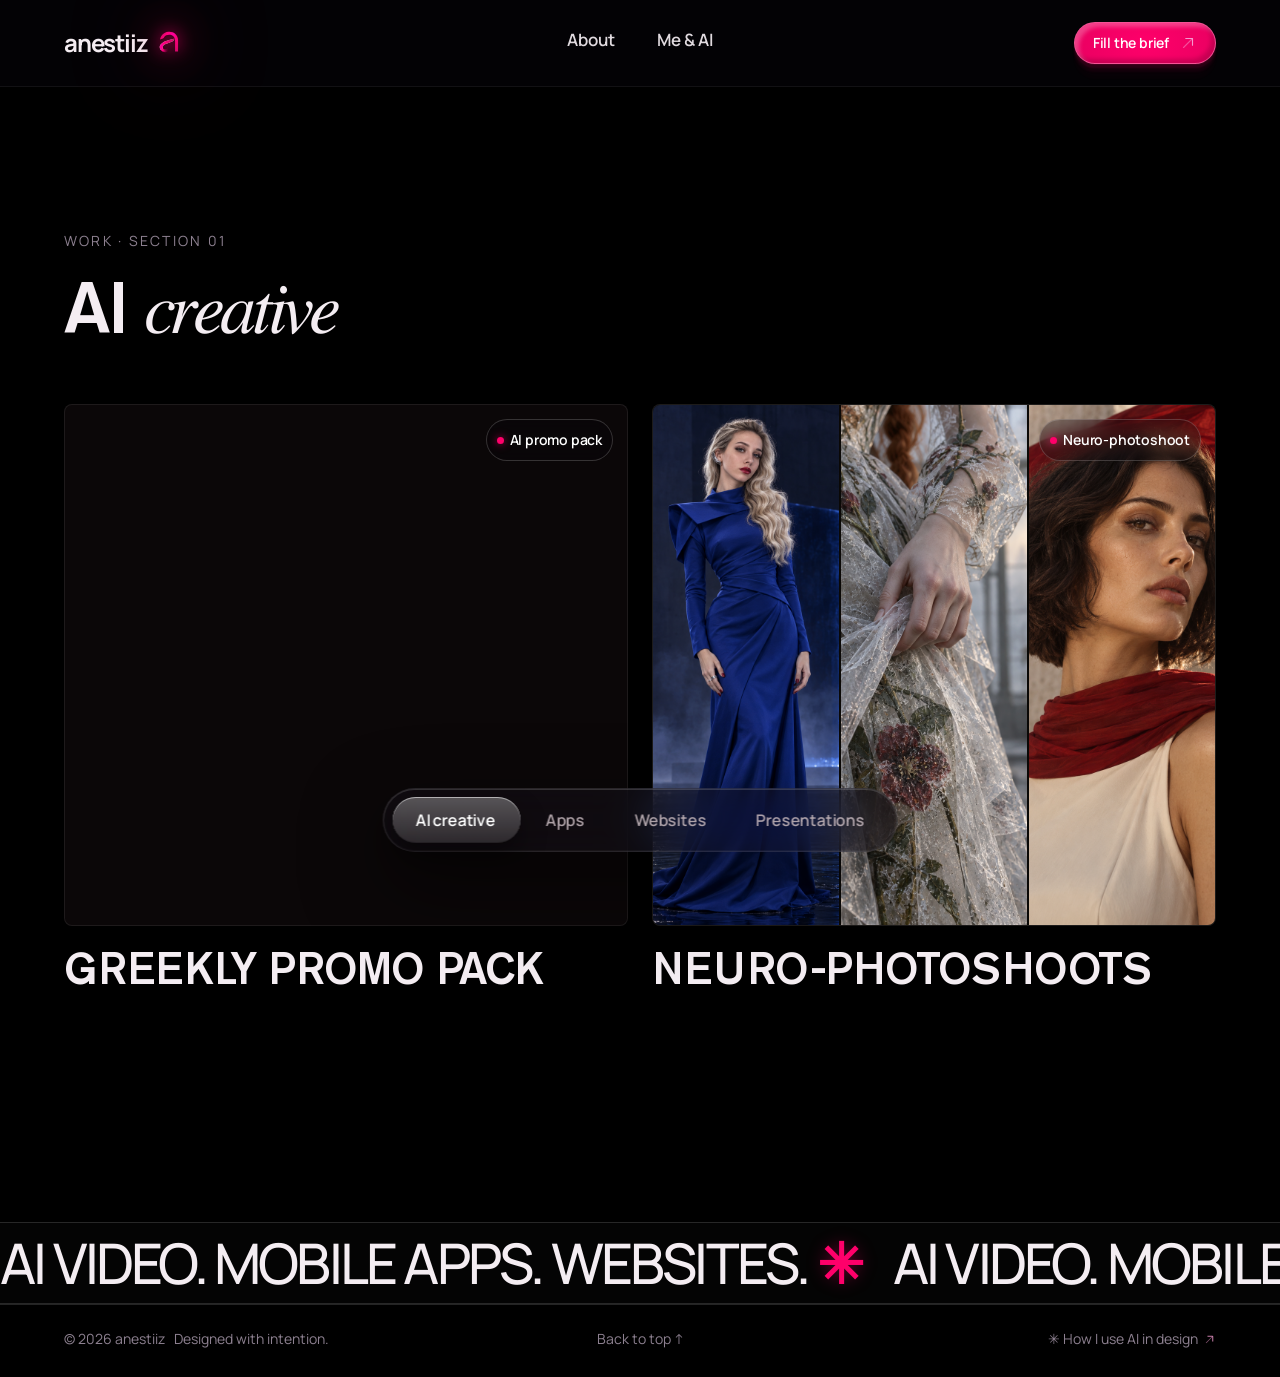
==== ai-creative.html @ bfd60a75 "Initial English portfolio: anestiiz.com" ====
<!doctype html>
<html lang="en">
<head>
  <meta charset="utf-8">
  <meta name="viewport" content="width=device-width,initial-scale=1">
  <title>AI creative — anestiiz</title>
  <meta name="description" content="AI creative: product packs, promo videos and neuro-photoshoots by anestiiz.">
  <link rel="icon" type="image/png" href="assets/favicon/favicon.png">
  <link rel="apple-touch-icon" href="assets/favicon/favicon.png">
  <link rel="stylesheet" href="assets/css/site.css">
</head>
<body>
  <header>
    <div class="wrap header-row">
      <a class="logo" href="index.html"><span class="logo-text">anestiiz</span><img class="logo-a" src="assets/anestiiz-mark.svg" alt=""></a>
      <nav aria-label="Primary">
        <a href="index.html#about" data-nav="about">About</a>
        <a href="ai.html" data-nav="ai-page">Me & AI</a>
      </nav>
      <div class="header-right">
        <a class="talk-link" href="brief.html">Fill the brief <img class='icon-arrow-up light' src='Icons/Arrow Right Up.svg' alt=''></a>
        <button class="hamburger" type="button" aria-label="Menu" aria-expanded="false" aria-controls="mobileDrawer"><span></span><span></span></button>
      </div>
    </div>
  </header>

  <div class="drawer" id="mobileDrawer" hidden>
    <div class="drawer-scrim" data-drawer-close></div>
    <aside class="drawer-panel" role="dialog" aria-modal="true" aria-label="Menu">
      <button class="drawer-close" type="button" aria-label="Close menu" data-drawer-close>×</button>
      <div class="drawer-group-label">Work</div>
      <a href="ai-creative.html" data-drawer-link>AI creative</a>
      <a href="apps.html" data-drawer-link>Apps</a>
      <a href="websites.html" data-drawer-link>Websites</a>
      <a href="presentations.html" data-drawer-link>Presentations</a>
      <div class="drawer-group-label">More</div>
      <a href="index.html#about" data-drawer-link>About</a>
      <a href="brief.html" data-drawer-link>Fill the brief</a>
      <a href="ai.html" class="drawer-ai" data-drawer-link><span>✳</span>How I use AI in design</a>
    </aside>
  </div>

  <main id="top">
    <section class="wrap" style="padding-top:140px;padding-bottom:56px">
      <div class="reveal">
        <div class="hero-menu-eyebrow" style="margin-bottom:16px">Work · Section 01</div>
        <h1 style="margin:0">AI <em>creative</em></h1>
      </div>
    </section>

    <section class="wrap projects-section" style="padding-top:0;padding-bottom:220px">
      <div class="projects">
        <article class="project reveal" data-type="ai" style="display:none">
          <a class="project-card" href="#" aria-label="Product creatives pack — AI product ads">
            <div class="media feel-cover project-slot">
              <span class="project-badge">AI creatives pack</span>
              <video src="assets/feel-the-sound/1.mp4" autoplay muted loop playsinline preload="metadata" poster="assets/feel-the-sound/1.png"></video>
            </div>
          </a>
          <div class="meta"><div><div class="meta-title">PRODUCT CREATIVES PACK</div><div class="meta-sub">AI ads · Multiple brands · Cinematic</div></div><div class="meta-num">01</div></div>
        </article>

        <article class="project reveal" data-type="ai">
          <a class="project-card" href="greekly-promo.html" aria-label="Open case: Greekly promo video pack">
            <div class="media promo-cover project-slot">
              <span class="project-badge">AI promo pack</span>
              <video src="assets/greekly-promo/1.mp4" autoplay muted loop playsinline preload="metadata"></video>
            </div>
          </a>
          <div class="meta"><div><div class="meta-title">GREEKLY PROMO PACK</div><div class="meta-sub">AI video · App promotion · Social media ads</div></div><div class="meta-num">01</div></div>
        </article>

        <article class="project reveal" data-type="ai">
          <a class="project-card" href="neuro.html" aria-label="Open case: five neuro-photoshoots">
            <div class="media neuro-cover project-slot">
              <span class="project-badge">Neuro-photoshoot</span>
              <div class="neuro-panel"><img src="assets/neuro/main/1.png" alt="Neuro-photoshoot — hero shot" loading="lazy"></div>
              <div class="neuro-panel"><img src="assets/neuro/1/4.png" alt="Neuro-photoshoot — portrait" loading="lazy"></div>
              <div class="neuro-panel"><img src="assets/neuro/2/2.png" alt="Neuro-photoshoot — styling" loading="lazy"></div>
            </div>
          </a>
          <div class="meta"><div><div class="meta-title">NEURO-PHOTOSHOOTS</div><div class="meta-sub">AI photography · Portraits · Styling · Light</div></div><div class="meta-num">02</div></div>
        </article>
      </div>
    </section>

    <div class="marquee" aria-hidden="true">
      <div class="track">
        <span>AI VIDEO. MOBILE APPS. WEBSITES. <b>✳</b></span>
        <span>AI VIDEO. MOBILE APPS. WEBSITES. <b>✳</b></span>
        <span>AI VIDEO. MOBILE APPS. WEBSITES. <b>✳</b></span>
        <span>AI VIDEO. MOBILE APPS. WEBSITES. <b>✳</b></span>
      </div>
    </div>
  </main>

  <nav class="tabs-nav is-visible" aria-label="Work sections">
    <a href="ai-creative.html" class="active"><span class="lbl">AI creative</span></a>
    <a href="apps.html"><span class="lbl">Apps</span></a>
    <a href="websites.html"><span class="lbl">Websites</span></a>
    <a href="presentations.html"><span class="lbl">Presentations</span></a>
    <span class="tabs-pill" aria-hidden="true"></span>
  </nav>

  <footer>
    <div>© 2026 anestiiz &nbsp; Designed with intention.</div>
    <a class="top" href="#top">Back to top ↑</a>
    <a class="ai" href="ai.html">✳ How I use AI in design <img class="icon-arrow-up light" src="Icons/Arrow Right Up.svg" alt=""></a>
  </footer>

  <script>
    const revealObserver = new IntersectionObserver(entries => {
      entries.forEach(entry => { if (entry.isIntersecting) { entry.target.classList.add('visible'); revealObserver.unobserve(entry.target); } });
    }, { threshold: 0, rootMargin: '0px 0px -8% 0px' });
    document.querySelectorAll('.reveal').forEach(el => revealObserver.observe(el));

    const posTabsPill = () => {
      const bar = document.querySelector('.tabs-nav');
      if (!bar) return;
      const pill = bar.querySelector('.tabs-pill');
      const active = bar.querySelector('a.active');
      if (!pill || !active) return;
      const nav = bar.getBoundingClientRect();
      const r = active.getBoundingClientRect();
      const pad = parseFloat(getComputedStyle(bar).paddingLeft) || 8;
      pill.style.width = r.width + 'px';
      pill.style.transform = 'translateX(' + (r.left - nav.left - pad) + 'px)';
    };
    posTabsPill();
    window.addEventListener('load', () => setTimeout(posTabsPill, 60));
    window.addEventListener('resize', posTabsPill);

    document.querySelectorAll('a.project-card[href="#"]').forEach(link => link.addEventListener('click', e => e.preventDefault()));

    const drawer = document.getElementById('mobileDrawer');
    const hamburger = document.querySelector('.hamburger');
    if (drawer && hamburger) {
      const openDrawer = () => {
        drawer.hidden = false;
        requestAnimationFrame(() => drawer.classList.add('is-open'));
        hamburger.classList.add('is-open');
        hamburger.setAttribute('aria-expanded', 'true');
        document.body.classList.add('is-drawer-open');
      };
      const closeDrawer = () => {
        drawer.classList.remove('is-open');
        hamburger.classList.remove('is-open');
        hamburger.setAttribute('aria-expanded', 'false');
        document.body.classList.remove('is-drawer-open');
        setTimeout(() => { drawer.hidden = true; }, 350);
      };
      hamburger.addEventListener('click', () => {
        if (drawer.classList.contains('is-open')) closeDrawer();
        else openDrawer();
      });
      drawer.querySelectorAll('[data-drawer-close]').forEach(el => el.addEventListener('click', closeDrawer));
      drawer.querySelectorAll('[data-drawer-link]').forEach(a => a.addEventListener('click', closeDrawer));
      document.addEventListener('keydown', e => { if (e.key === 'Escape' && drawer.classList.contains('is-open')) closeDrawer(); });
    }
  </script>
</body>
</html>
---- assets/css/site.css ----
/* Fonts */
    @font-face{font-family:"AkzidenzGroteskPro";src:url("../fonts/akzidenzgroteskpro-regular.ttf") format("truetype");font-weight:400;font-style:normal;font-display:swap}@font-face{font-family:"AkzidenzGroteskPro";src:url("../fonts/akzidenzgroteskpro-md.ttf") format("truetype");font-weight:500;font-style:normal;font-display:swap}@font-face{font-family:"AkzidenzGroteskPro";src:url("../fonts/akzidenzgroteskpro-bold.ttf") format("truetype");font-weight:700;font-style:normal;font-display:swap}@font-face{font-family:"FreeSerif";src:url("../fonts/FreeSerifItalic.ttf") format("truetype");font-weight:400;font-style:italic;font-display:swap}@font-face{font-family:"Manrope";src:url("../fonts/Manrope-Light.ttf") format("truetype");font-weight:300;font-style:normal;font-display:swap}@font-face{font-family:"Manrope";src:url("../fonts/Manrope-Regular.ttf") format("truetype");font-weight:400;font-style:normal;font-display:swap}@font-face{font-family:"Manrope";src:url("../fonts/Manrope-Medium.ttf") format("truetype");font-weight:500;font-style:normal;font-display:swap}@font-face{font-family:"Manrope";src:url("../fonts/Manrope-SemiBold.ttf") format("truetype");font-weight:600;font-style:normal;font-display:swap}@font-face{font-family:"Manrope";src:url("../fonts/Manrope-Bold.ttf") format("truetype");font-weight:700;font-style:normal;font-display:swap}@font-face{font-family:"Manrope";src:url("../fonts/Manrope-ExtraBold.ttf") format("truetype");font-weight:800;font-style:normal;font-display:swap}:root{
      --bg:#000000;
      --bg-2:#0d0a12;
      --ink:#f4edf2;
      --muted:#bbaeb4;
      --soft:#8d8090;
      --line:rgba(255,255,255,.14);
      --card-line:rgba(255,255,255,.08);
      --pink:#ff006a;
      --pink-2:#d30058;
      --pink-soft:rgba(255,0,106,.14);
      --glow:0 0 0 1px rgba(255,255,255,.12) inset, 0 0 24px rgba(255,0,106,.42), 0 0 56px rgba(255,0,106,.18);
      --pill-shadow:
        inset -4px -4px 4px rgba(0,0,0,.16),
        inset 4px 4px 4px rgba(255,255,255,.25),
        0 1px 1px rgba(255,0,106,.12),
        0 4px 2px rgba(255,0,106,.10),
        0 8px 2.5px rgba(255,0,106,.06),
        0 15px 3px rgba(255,0,106,.02);
      --pill-bg:radial-gradient(ellipse 110% 240% at 50% 50%, #ff006a 0%, #d30058 100%);
      --pill-border:1px solid rgba(255,255,255,.32);
      --pill-bg-light:linear-gradient(180deg, #ffffff 0%, #f2eee5 100%);
      --pill-border-light:1px solid rgba(0,0,0,.08);
      --pill-shadow-light:
        inset -4px -4px 4px rgba(0,0,0,.08),
        inset 4px 4px 4px rgba(255,255,255,.9),
        0 1px 1px rgba(0,0,0,.08),
        0 4px 2px rgba(0,0,0,.06),
        0 8px 2.5px rgba(0,0,0,.04),
        0 15px 3px rgba(0,0,0,.02);
      --panel:#000000;
      --pad:64px;
      --max:1680px;
      --radius:18px;
    }*{box-sizing:border-box}html{scroll-behavior:smooth;background:var(--bg)}body{margin:0;background:#000;color:var(--ink);font-family:"Manrope","Helvetica Neue",Helvetica,Arial,sans-serif;font-weight:400;-webkit-font-smoothing:antialiased;overflow-x:hidden;color-scheme:dark}/* Headings use Akzidenz Grotesk Pro */
    h1,h2,h3,h4,.meta-title,.section-title h2,.about h2,.service h3,.contact h2{
      font-family:"AkzidenzGroteskPro","Helvetica Neue",Helvetica,Arial,sans-serif;
    }/* Accent words inside headings — FreeSerif Italic */
    h1 em,h2 em,h3 em{
      font-family:"FreeSerif",Georgia,serif;
      font-style:italic;
      font-weight:400;
    }body:before{content:"";position:fixed;inset:-20% -10%;pointer-events:none;background:radial-gradient(circle at 88% 92%, rgba(255,0,106,.14), transparent 14%);z-index:-1}a{color:inherit;text-decoration:none}button{font:inherit}.wrap{width:min(100%,var(--max));margin:auto;padding-inline:var(--pad)}header{position:sticky;top:0;z-index:60;background:rgba(9,7,13,.42);backdrop-filter:blur(22px) saturate(140%);-webkit-backdrop-filter:blur(22px) saturate(140%);border-bottom:1px solid rgba(255,255,255,.06)}.header-row{height:86px;display:grid;grid-template-columns:1fr auto 1fr;align-items:center;gap:24px}.logo{font-size:24px;line-height:28px;font-weight:700;letter-spacing:-.05em;display:inline-flex;align-items:center;gap:12px}.logo-text{line-height:1;color:var(--ink)}.logo-a{display:inline-block;height:22px;width:auto;filter:drop-shadow(0 0 8px rgba(255,0,106,.9)) drop-shadow(0 0 20px rgba(255,0,106,.72)) drop-shadow(0 0 48px rgba(255,0,106,.48)) drop-shadow(0 0 96px rgba(255,0,106,.28));transform:translateY(-1px)}nav{display:flex;align-items:center;gap:42px;font-size:17px;line-height:20px;font-weight:600;white-space:nowrap}nav a{color:var(--ink);opacity:.92;transition:opacity .2s ease, color .2s ease}nav a:hover{opacity:1;color:#fff}nav a{position:relative;padding-bottom:6px}nav a.active{opacity:1;color:#fff}header nav a.active::after{content:"";position:absolute;left:0;right:0;bottom:0;height:2px;border-radius:2px;background:var(--pink);box-shadow:0 0 12px rgba(255,0,106,.55)}.talk-link{display:inline-flex;align-items:center;gap:10px;padding:10px 18px;border-radius:999px;background:var(--pill-bg);border:var(--pill-border);box-shadow:var(--pill-shadow);color:#fff;font-size:14px;line-height:20px;font-weight:600;letter-spacing:-.2px;transition:transform .2s ease,box-shadow .2s ease,filter .2s ease}.talk-link:hover{transform:translateY(-1px);filter:brightness(1.06);box-shadow:0 16px 40px rgba(255,0,106,.42)}.talk-link .icon-arrow-up{display:flex;width:18px;height:18px;filter:brightness(0) invert(1)}.header-right{justify-self:end;display:flex;align-items:center;gap:24px;font-size:14px;line-height:28px}.lang-pill button.active{background:var(--pill-bg);border:var(--pill-border);color:#fff;box-shadow:var(--pill-shadow);line-height:18px;font-weight:600}.lang-pill button:not(.active):hover{color:var(--ink)}.hero{position:relative;overflow:hidden;width:100%;padding:0;background:#000}.hero-picture{display:block;width:100%}.hero-bg{display:block;width:100%;height:auto;object-fit:cover}.hero-scroll{position:absolute;left:50%;bottom:16px;transform:translateX(-50%);z-index:3}.kicker{display:inline-flex;align-items:center;gap:16px;font-family:"Manrope",sans-serif;font-size:14px;font-weight:700;line-height:28px;letter-spacing:2px;text-transform:uppercase;color:var(--muted)}h1{margin:48px 0 0;max-width:980px;font-size:72px;line-height:72px;letter-spacing:-.04em;font-weight:500}h1 span{display:block}.icon-arrow-up{display:inline-block;width:1em;height:1em;object-fit:contain;vertical-align:-.13em;flex:0 0 auto}.icon-arrow-up.light{filter:invert(98%) sepia(8%) saturate(530%) hue-rotate(283deg) brightness(102%) contrast(92%)}.icon-arrow-up.pink{filter:invert(16%) sepia(96%) saturate(7479%) hue-rotate(326deg) brightness(102%) contrast(104%) drop-shadow(0 0 16px rgba(255,0,106,.32))}.hero-desc{margin-top:64px;max-width:480px;font-family:"Manrope",sans-serif;font-size:17px;font-weight:400;line-height:20px;letter-spacing:-.5px;color:var(--muted)}.hero-scroll{display:inline-grid;place-items:center;background:transparent;border:0;box-shadow:none;backdrop-filter:none;transition:transform .22s ease}.hero-scroll .icon-arrow-down{width:44px;height:44px;display:block;filter:invert(16%) sepia(96%) saturate(7479%) hue-rotate(326deg) brightness(102%) contrast(104%) drop-shadow(0 0 16px rgba(255,0,106,.5));transition:transform .22s ease}.hero-scroll:hover{transform:translateX(-50%) translateY(3px)}.scroll-circle:not(.hero-scroll){width:92px;height:92px;border-radius:50%;border:1px solid rgba(255,255,255,.22);display:grid;place-items:center;background:linear-gradient(180deg, rgba(255,255,255,.055), rgba(255,255,255,.018));box-shadow:0 0 0 1px rgba(255,255,255,.035) inset, 0 18px 50px rgba(0,0,0,.24), 0 0 34px rgba(255,0,106,.08);backdrop-filter:blur(8px);transition:transform .22s ease,border-color .22s ease, box-shadow .22s ease, background .22s ease}.scroll-circle:not(.hero-scroll) .icon-arrow-down{width:34px;height:34px;display:block;filter:invert(16%) sepia(96%) saturate(7479%) hue-rotate(326deg) brightness(102%) contrast(104%) drop-shadow(0 0 13px rgba(255,0,106,.34));opacity:1;transition:transform .22s ease,opacity .22s ease,filter .22s ease}.scroll-circle:not(.hero-scroll):hover{transform:translateY(3px);border-color:rgba(255,255,255,.42);background:linear-gradient(180deg, rgba(255,255,255,.075), rgba(255,0,106,.035));box-shadow:0 0 0 1px rgba(255,255,255,.08) inset,0 0 32px rgba(255,0,106,.18),0 18px 50px rgba(0,0,0,.24)}.scroll-circle:not(.hero-scroll):hover .icon-arrow-down{transform:translateY(2px);opacity:1;filter:invert(16%) sepia(96%) saturate(7479%) hue-rotate(326deg) brightness(112%) contrast(110%) drop-shadow(0 0 16px rgba(255,0,106,.46))}.work{padding-top:340px;padding-bottom:300px}.work-top{display:grid;grid-template-columns:1fr auto;align-items:end;gap:24px;margin-bottom:32px}.section-title{display:flex;align-items:flex-end;gap:20px}.section-title h2{margin:0;font-size:56px;line-height:56px;letter-spacing:-.035em;font-weight:500}.section-title span{font-size:24px;line-height:28px;color:var(--soft);padding-bottom:6px}.filters{display:flex;flex-wrap:wrap;justify-content:flex-end;align-items:center;gap:20px}.filters button{border:0;background:transparent;color:var(--muted);padding:16px 2px;font-family:"Manrope",sans-serif;font-size:14px;line-height:28px;font-weight:600;letter-spacing:-.5px;cursor:pointer;border-radius:999px;transition:.2s ease}.filters button.active{padding:4px 24px;color:#fff;background:var(--pill-bg);border:var(--pill-border);box-shadow:var(--pill-shadow)}.filters button:not(.active):hover{color:#fff}.projects{display:grid;grid-template-columns:repeat(2,minmax(0,1fr));gap:24px}.project.hidden{display:none}.project a.card-link{display:block}.media{position:relative;width:100%;aspect-ratio:1.08/1;border-radius:8px;overflow:hidden;background:#111}.feel-cover{background:#0a0806}.feel-cover > img,.feel-cover > video{position:absolute;inset:0;width:100%;height:100%;object-fit:cover;display:block;filter:saturate(1.02) contrast(1.02)}.promo-cover{background:#0b0708}.promo-cover > video{position:absolute;inset:0;width:100%;height:100%;object-fit:cover;display:block}.neuro-cover{display:grid;grid-template-columns:1fr 1fr 1fr;gap:2px;background:#0a0806}.neuro-cover .neuro-panel{position:relative;overflow:hidden;background:#111}.neuro-cover .neuro-panel img{position:absolute;inset:0;width:100%;height:100%;object-fit:cover;display:block;transition:transform .8s ease;filter:saturate(1.02) contrast(1.02)}.project-card:hover .neuro-cover .neuro-panel img{transform:scale(1.04)}.project-card:hover .neuro-open{background:rgba(255,255,255,.2)}.neuro-open .icon-arrow-up{width:14px;height:14px;filter:brightness(0) invert(1)}.echo-btn .icon-arrow-up{width:16px;height:16px}.meta{display:grid;grid-template-columns:1fr;gap:20px;padding-top:20px;align-items:start}.meta-sub,.meta-num{display:none}.meta-title{font-size:44px;line-height:44px;letter-spacing:-.025em;font-weight:500}.meta-sub{margin-top:12px;font-size:14px;line-height:28px;color:var(--soft)}.meta-num{font-size:32px;line-height:36px;color:var(--soft);padding-top:4px}.marquee{margin-top:12px;border-top:1px solid var(--line);border-bottom:1px solid var(--line);overflow:hidden;background:rgba(255,255,255,.015);padding:12px 0}.track{display:flex;width:max-content;animation:marquee 24s linear infinite;font-size:56px;font-weight:500;line-height:56px;letter-spacing:-.05em;color:var(--ink)}.track span{padding-right:32px}.track b{color:var(--pink);text-shadow:0 0 16px rgba(255,0,106,.35)}@keyframes marquee{to{transform:translateX(-50%)}}.about{padding-top:130px;padding-bottom:300px}.about-intro{display:grid;grid-template-columns:1.15fr .85fr;gap:120px;align-items:start}.about h2{margin:0;font-size:72px;line-height:72px;letter-spacing:-.045em;font-weight:500}.about-copy{margin-top:48px;max-width:640px;font-size:24px;line-height:28px;letter-spacing:-.03em;color:var(--muted)}.about-copy p{margin:0 0 24px}.about-media{margin-top:0}.carousel{position:relative;border-radius:24px;overflow:hidden;background:#121016;aspect-ratio:4/5;box-shadow:0 20px 60px rgba(0,0,0,.35), 0 0 0 1px rgba(255,255,255,.06)}.carousel-track{position:absolute;inset:0}.carousel .slide{position:absolute;inset:0;opacity:0;transition:opacity .55s ease;pointer-events:none}.carousel .slide.active{opacity:1;pointer-events:auto}.carousel .slide video,.carousel .slide img{width:100%;height:100%;object-fit:cover;display:block}.carousel .slide:nth-child(1) video,.carousel .slide:nth-child(2) video{object-position:center top}.carousel-nav{position:absolute;top:50%;transform:translateY(-50%);width:40px;height:40px;border-radius:50%;background:rgba(10,8,14,.5);backdrop-filter:blur(10px);-webkit-backdrop-filter:blur(10px);border:1px solid rgba(255,255,255,.14);cursor:pointer;display:flex;align-items:center;justify-content:center;z-index:3;transition:background .2s, transform .2s;padding:0}.carousel-nav svg{width:20px;height:20px;display:block;stroke:#fff}.carousel-nav:hover{background:rgba(10,8,14,.75);transform:translateY(-50%) scale(1.06)}.carousel-nav.prev{left:12px}.carousel-nav.next{right:12px}.carousel-dots{position:absolute;bottom:14px;left:50%;transform:translateX(-50%);display:flex;gap:6px;z-index:3;padding:6px 12px;border-radius:999px;background:rgba(10,8,14,.35);backdrop-filter:blur(10px);-webkit-backdrop-filter:blur(10px)}.carousel-dots .dot{width:6px;height:6px;border-radius:50%;background:rgba(255,255,255,.4);border:none;cursor:pointer;transition:all .3s;padding:0}.carousel-dots .dot.active{background:#fff;width:22px;border-radius:999px}.services{margin-top:240px;border-top:1px solid var(--line)}.service{display:grid;grid-template-columns:190px .85fr 1.15fr;gap:32px;border-bottom:1px solid var(--line);padding:32px 0 32px}.service-num{font-size:14px;line-height:28px;letter-spacing:.12em;text-transform:uppercase;color:var(--soft)}.service h3{margin:0;font-size:44px;line-height:44px;letter-spacing:-.025em;font-weight:500}.service p{margin:0 0 16px;font-size:17px;line-height:20px;color:var(--muted);max-width:580px}.service ul{list-style:none;margin:0;padding:0;color:var(--soft);font-size:14px;line-height:28px}.contact{padding-top:300px;padding-bottom:96px}.contact-box{border-top:1px solid var(--line);padding-top:24px}.contact .kicker{margin-bottom:24px}.contact h2{margin:0;max-width:1240px;font-size:72px;line-height:72px;letter-spacing:-.045em;font-weight:500}.contact h2 span{display:block}.contact .arrow{width:.78em;height:.78em;margin-left:.03em;vertical-align:-.08em}.contact-panel{display:grid;grid-template-columns:minmax(0,.82fr) minmax(360px,.52fr);gap:72px;align-items:start;border-top:1px solid var(--line);padding-top:28px;margin-top:48px}.contact-foot{display:grid;grid-template-columns:1fr;align-items:end;gap:20px}.contact-copy{font-size:20px;line-height:24px;max-width:560px;color:var(--muted)}.capabilities{font-size:14px;line-height:28px;color:var(--soft);white-space:nowrap}.request-form{display:grid;gap:18px;padding:22px;border:1px solid rgba(255,255,255,.12);border-radius:8px;background:linear-gradient(180deg,rgba(255,255,255,.045),rgba(255,255,255,.018));box-shadow:0 18px 60px rgba(0,0,0,.24),0 0 0 1px rgba(255,255,255,.03) inset}.form-group{display:grid;gap:10px}.form-label{font-size:14px;line-height:28px;font-weight:700;letter-spacing:1.6px;text-transform:uppercase;color:var(--soft)}.form-options{display:grid;grid-template-columns:repeat(3,minmax(0,1fr));gap:8px}.form-options.contact-methods{grid-template-columns:repeat(4,minmax(0,1fr))}.option-pill{position:relative;min-width:0}.option-pill input{position:absolute;opacity:0;pointer-events:none}.option-pill span{display:flex;align-items:center;justify-content:center;min-height:44px;padding:11px 12px;border-radius:999px;border:1px solid rgba(255,255,255,.14);background:rgba(255,255,255,.025);color:var(--muted);font-size:14px;line-height:28px;font-weight:600;letter-spacing:-.2px;text-align:center;cursor:pointer;transition:color .2s ease,border-color .2s ease,background .2s ease,box-shadow .2s ease}.option-pill input:focus-visible + span{outline:2px solid rgba(255,0,106,.7);outline-offset:2px}.option-pill input:checked + span{color:#fff;border-color:rgba(255,255,255,.34);background:var(--pill-bg);box-shadow:var(--pill-shadow)}.form-field{display:grid;gap:8px}.form-field span{font-size:14px;line-height:28px;font-weight:700;letter-spacing:1.6px;text-transform:uppercase;color:var(--soft)}.form-field input,.form-field textarea{width:100%;border:1px solid rgba(255,255,255,.14);border-radius:8px;background:rgba(255,255,255,.035);color:var(--ink);font-family:"Manrope",sans-serif;font-size:17px;line-height:20px;letter-spacing:-.2px;padding:14px 15px;outline:0;transition:border-color .2s ease,box-shadow .2s ease,background .2s ease}.form-field textarea{min-height:112px;resize:vertical}.form-field input::placeholder,.form-field textarea::placeholder{color:rgba(187,174,180,.58)}.form-field input:focus,.form-field textarea:focus{border-color:rgba(255,0,106,.62);background:rgba(255,255,255,.05);box-shadow:0 0 0 3px rgba(255,0,106,.12)}.form-submit{justify-self:start;display:inline-flex;align-items:center;justify-content:center;gap:8px;padding:12px 20px;border-radius:999px;border:var(--pill-border);background:var(--pill-bg);box-shadow:var(--pill-shadow);color:#fff;font-family:"Manrope",sans-serif;font-size:14px;line-height:28px;font-weight:600;letter-spacing:-.5px;cursor:pointer;transition:transform .2s ease}.form-submit:hover{transform:translateY(-1px)}.form-submit .icon-arrow-up{width:16px;height:16px}.form-note{margin:0;color:var(--soft);font-size:14px;line-height:28px}footer{display:grid;grid-template-columns:1fr auto 1fr;gap:20px;align-items:center;padding:20px var(--pad) 24px;font-size:14px;line-height:28px;border-top:1px solid var(--line);color:var(--soft)}footer .top{justify-self:center}footer .ai{justify-self:end}footer .ai .icon-arrow-up{width:13px;height:13px;margin-left:2px;vertical-align:-2px}.reveal{opacity:0;transform:translateY(18px);transition:opacity .65s ease,transform .65s ease}.reveal.visible{opacity:1;transform:none}::selection{background:var(--pink);color:#1b0610}/* Expanded portfolio grid */
    .work{padding-bottom:320px}.projects{display:grid;grid-template-columns:repeat(2,minmax(0,1fr));gap:32px 24px}.project{min-width:0}.project.hidden{display:none}.project-card{display:block}.project-badge{position:absolute;top:14px;right:14px;z-index:6;display:inline-flex;align-items:center;gap:6px;padding:6px 10px;border-radius:999px;background:rgba(9,7,13,.28);border:1px solid rgba(255,255,255,.18);box-shadow:none;backdrop-filter:blur(10px);-webkit-backdrop-filter:blur(10px);color:#fff;font-family:"Manrope",sans-serif;font-size:14px;line-height:28px;letter-spacing:-.2px;font-weight:600;white-space:nowrap;pointer-events:none}.project-badge::before{content:"";width:7px;height:7px;border-radius:999px;background:var(--pink);box-shadow:0 0 8px rgba(255,0,106,.7)}.project-badge.badge-mobile::before{background:#3d7dfa;box-shadow:0 0 8px rgba(61,125,250,.7)}.project-badge.badge-design::before{background:#ef9200;box-shadow:0 0 8px rgba(239,146,0,.7)}@media(max-width:640px){.project-badge{top:10px;right:10px;padding:4px 10px;font-size:14px;line-height:28px;gap:8px}}.media.project-slot{aspect-ratio:1.08/1;border:1px solid var(--card-line);transition:transform .35s ease,border-color .35s ease,box-shadow .35s ease}.project-card:hover .media.project-slot{transform:translateY(-3px);border-color:rgba(255,0,106,.26);box-shadow:0 18px 56px rgba(0,0,0,.28)}.slot-open .icon-arrow-up{width:22px;height:22px}.slot-impossible .slot-open .icon-arrow-up{filter:none}.project[data-type="ai"] .meta-title{max-width:100%}.meta-num{font-size:14px;line-height:28px;padding-top:6px}@media(max-width:1120px){.projects{grid-template-columns:repeat(2,minmax(0,1fr))}}@media(max-width:900px){.projects{grid-template-columns:1fr}}@media(max-width:1120px){
      .scroll-circle:not(.hero-scroll){width:76px;height:76px}
      .scroll-circle:not(.hero-scroll) .icon-arrow-down{width:30px;height:30px}
      .work-top{grid-template-columns:1fr}
      .filters{justify-content:flex-start}
      .about-intro{grid-template-columns:1fr}
      .about-media{max-width:520px}
      .service{grid-template-columns:150px 1fr;gap:24px}
      .service>div:last-child{grid-column:2}
    }@media(max-width:900px){
      .header-row{grid-template-columns:1fr auto}.header-row nav{display:none}.header-right{grid-column:2}.talk-link{display:none}
      footer{grid-template-columns:1fr 1fr}.top{display:none}.ai{justify-self:end!important}
    }@media(max-width:640px){
      .logo{font-size:20px;line-height:24px;gap:8px}.logo-a{height:22px}
      .header-row{height:74px}
      .lang-pill{gap:2px;padding:4px;border-radius:999px}
      .lang-pill button{padding:8px 12px;font-size:14px;line-height:28px;border-radius:999px}
      .lang-pill button.active{background:var(--pill-bg);border:var(--pill-border);color:#fff;box-shadow:var(--pill-shadow);line-height:28px;font-weight:600}
      .hero{padding:0 0 60px}
      .section-title h2{font-size:44px;line-height:44px}.section-title span{font-size:17px;line-height:20px;padding-bottom:4px}
      .filters{gap:12px}.filters button{font-size:17px;line-height:20px}.filters button.active{padding:4px 20px}
      .media{aspect-ratio:.95/1}
      .niko-cover{padding:32px 20px 24px}.niko-title{margin-top:32px;font-size:44px;line-height:44px}.niko-sub{font-size:17px;line-height:20px}.phone{width:46%;right:3%;bottom:-8%;min-width:180px;border-width:6px;border-radius:32px}.phone iframe{transform:translate(-50%,-50%) scale(.53)}
      .echo-overlay{padding:24px 24px 20px}.echo-word{font-size:56px;line-height:56px}.echo-sub{font-size:14px;line-height:28px;letter-spacing:.28em}.echo-vert{right:10px;top:18px;font-size:14px;line-height:28px}
      .feel-overlay{padding:64px 24px 20px}.feel-overlay .echo-word{font-size:56px;line-height:56px;letter-spacing:.01em}
      .promo-overlay{padding:64px 24px 20px}.promo-overlay .echo-word{font-size:44px;line-height:44px;letter-spacing:.01em}
      .neuro-overlay{padding:64px 24px 20px}.neuro-overlay .echo-word{font-size:44px;line-height:44px;letter-spacing:.01em}
      .meta-title{font-size:24px;line-height:28px}.meta-num{font-size:17px;line-height:20px}
      .about h2{font-size:56px;line-height:56px}.about-copy{font-size:17px;line-height:20px}
      .service{grid-template-columns:1fr;gap:12px}.service>div:last-child{grid-column:auto}
      .contact h2{font-size:56px;line-height:56px}.contact-panel{grid-template-columns:1fr}.contact-foot{grid-template-columns:1fr}.capabilities{white-space:normal}.form-options,.form-options.contact-methods{grid-template-columns:1fr 1fr}.request-form{padding:18px}
    }.project-card:hover .greekly-device{transform:rotate(-4deg) translateY(-8px)}@media(max-width:980px){
      .case-head{grid-template-columns:1fr}
      .greekly-grid{grid-template-columns:1fr}
      .greekly-panel.hero-shot{grid-row:auto;aspect-ratio:1.35/1}
      .greekly-panel.hero-shot img{object-position:center 11%}
    }@media(max-width:640px){
      .greekly-preview-copy{width:62%}.greekly-preview-title{font-size:36px;line-height:40px}.greekly-preview-sub{display:none}.greekly-device{right:-4%;width:49%;bottom:-20%;height:106%}.greekly-mini{display:none}
      .case-greekly{padding-top:92px}.case-head h2{font-size:56px;line-height:56px}.case-lead{font-size:17px;line-height:20px}.greekly-showcase{border-radius:20px;padding:12px}
      .greekly-grid{gap:12px}.greekly-panel{border-radius:16px}.greekly-panel.hero-shot{aspect-ratio:.82/1}.greekly-panel.copy-shot{aspect-ratio:auto;padding:32px 24px}.greekly-panel.copy-shot strong{font-size:44px;line-height:44px}.greekly-strip{grid-template-columns:1fr;gap:12px}.greekly-strip .greekly-panel{aspect-ratio:.76/1}.case-note{grid-template-columns:1fr}
    }/* Greekly fixed: embedded assets + exact vertical sequence */
    .greekly-card-fixed{
      position:relative; overflow:hidden; background:#f6ecd5!important; color:#181512;
      border:1px solid rgba(239,146,0,.2)!important;
    }.greekly-card-shot{position:absolute;inset:0;overflow:hidden;background:transparent;display:grid;place-items:center}.greekly-card-shot img{width:auto;max-width:56%;max-height:72%;display:block;object-fit:contain}.greekly-open-fixed .icon-arrow-up{width:16px;height:16px}/* Lumé preview card (mirrors Greekly card shape,cool palette) */
    .lume-card-fixed{
      position:relative; overflow:hidden; background:#d9e6ff!important; color:#0e1a2e;
      border:1px solid rgba(61,125,250,.22)!important;
    }.lume-card-fixed:before{content:"";position:absolute;inset:0;background:linear-gradient(135deg,#eef3ff 0%,#d5e2ff 55%,#b6cbff 100%)}.lume-card-shot{position:absolute;inset:0;overflow:hidden;background:transparent;display:grid;place-items:center}.lume-card-shot img{width:auto;max-width:56%;max-height:72%;display:block;object-fit:contain}.lume-open-fixed .icon-arrow-up{width:16px;height:16px}/* Bloat Down preview card (Figma icon palette,mobile health product) */
    .bloat-card-fixed{
      position:relative; overflow:hidden; background:#2b8dff!important; color:#fff;
      border:1px solid rgba(43,141,255,.28)!important;
    }.bloat-card-fixed:before{content:"";position:absolute;inset:0;background:radial-gradient(circle at 28% 20%,rgba(255,255,255,.38),transparent 28%), radial-gradient(circle at 72% 78%,rgba(15,72,158,.30),transparent 38%), linear-gradient(135deg,#7fbeff 0%,#2b8dff 48%,#1465c8 100%)}.bloat-card-shot{position:absolute;inset:0;overflow:hidden;background:transparent;display:grid;place-items:center}.bloat-card-shot img{width:auto;max-width:56%;max-height:72%;display:block;object-fit:contain}.bloat-open-fixed .icon-arrow-up{width:16px;height:16px}/* Fluxframe preview card (dark surface,lime accent) */
    .projects-section{padding-top:120px;padding-bottom:60px}
    .projects-section:first-of-type{padding-top:120px}
    .projects-section:last-of-type{padding-bottom:300px}
    .hero-menu{position:absolute;left:0;right:0;bottom:clamp(12px,2vw,28px);display:flex;justify-content:center;z-index:5;padding:0;pointer-events:none}
    .hero-menu-inner{display:flex;flex-direction:column;align-items:center;gap:16px;text-align:center;padding-inline:var(--pad);max-width:100%;pointer-events:auto}
    .hero-menu-eyebrow{font-family:"Manrope",sans-serif;font-size:14px;line-height:28px;letter-spacing:.16em;text-transform:uppercase;color:var(--soft)}
    .hero-tabs{position:relative;display:inline-flex;align-items:center;gap:2px;padding:8px;border-radius:999px;background:rgba(18,15,22,.62);border:1px solid rgba(255,255,255,.10);box-shadow:0 30px 80px rgba(0,0,0,.55),0 0 0 1px rgba(255,255,255,.04) inset,0 1px 0 rgba(255,255,255,.12) inset;backdrop-filter:blur(24px) saturate(180%);-webkit-backdrop-filter:blur(24px) saturate(180%);max-width:100%}
    .hero-tabs a{position:relative;z-index:2;display:inline-flex;align-items:center;justify-content:center;padding:14px 26px;border-radius:999px;font-family:"Manrope",sans-serif;font-size:17px;line-height:20px;font-weight:600;letter-spacing:-.2px;color:var(--muted);white-space:nowrap;transition:color .25s ease}
    .hero-tabs a:hover{color:#fff}
    .hero-tabs a.active{color:#fff}
    .hero-tabs-pill{position:absolute;top:8px;bottom:8px;left:8px;width:120px;border-radius:999px;background:linear-gradient(180deg,rgba(255,255,255,.30),rgba(255,255,255,.12));box-shadow:0 12px 26px rgba(0,0,0,.45),inset 0 1px 0 rgba(255,255,255,.55),inset 0 -1px 0 rgba(0,0,0,.20);transition:transform .38s cubic-bezier(.4,.0,.2,1),width .38s cubic-bezier(.4,.0,.2,1);z-index:1}
    @media(max-width:760px){.hero-menu{bottom:clamp(10px,2vw,20px)}.hero-tabs{padding:6px;gap:0}.hero-tabs a{padding:10px 14px;font-size:14px;line-height:20px}.hero-tabs-pill{top:6px;bottom:6px;left:6px}}
    @media(max-width:560px){
      .hero-tabs{gap:0;padding:5px;max-width:calc(100vw - 24px)}
      .hero-tabs a{padding:9px 10px;font-size:12px;line-height:16px}
      .hero-tabs-pill{top:5px;bottom:5px;left:5px}
      .hero-menu-eyebrow{font-size:12px}
      .hero-menu-inner{gap:12px;padding-inline:12px}
    }
    .projects-section .work-top{display:grid;grid-template-columns:1fr auto;align-items:end;gap:24px;margin-bottom:32px}
    .tabs-nav{position:fixed;left:50%;bottom:48px;transform:translateX(-50%) translateY(12px);z-index:55;display:inline-flex;align-items:center;gap:2px;padding:8px;border-radius:999px;background:rgba(18,15,22,.62);border:1px solid rgba(255,255,255,.10);box-shadow:0 30px 80px rgba(0,0,0,.6),0 0 0 1px rgba(255,255,255,.04) inset,0 1px 0 rgba(255,255,255,.12) inset;backdrop-filter:blur(24px) saturate(180%);-webkit-backdrop-filter:blur(24px) saturate(180%);opacity:0;pointer-events:none;transition:opacity .35s ease,transform .35s ease}
    .tabs-nav.is-visible{opacity:1;transform:translateX(-50%) translateY(0);pointer-events:auto}
    .tabs-nav a{position:relative;z-index:2;display:inline-flex;align-items:center;justify-content:center;padding:13px 24px;border-radius:999px;font-family:"Manrope",sans-serif;font-size:16px;line-height:20px;font-weight:600;letter-spacing:-.2px;color:var(--muted);white-space:nowrap;transition:color .25s ease}
    .tabs-nav a:hover{color:#fff}
    .tabs-nav a.active{color:#fff}
    .tabs-pill{position:absolute;top:8px;bottom:8px;left:8px;width:100px;border-radius:999px;background:linear-gradient(180deg,rgba(255,255,255,.30),rgba(255,255,255,.12));box-shadow:0 12px 26px rgba(0,0,0,.45),inset 0 1px 0 rgba(255,255,255,.55),inset 0 -1px 0 rgba(0,0,0,.20);transition:transform .38s cubic-bezier(.4,.0,.2,1),width .38s cubic-bezier(.4,.0,.2,1),opacity .25s ease;opacity:0;pointer-events:none;z-index:1}
    .tabs-nav.is-visible .tabs-pill{opacity:1}
    @media(max-width:640px){.tabs-nav{bottom:calc(16px + env(safe-area-inset-bottom,0px));padding:5px;gap:0;max-width:calc(100vw - 24px)}.tabs-nav a{padding:9px 12px;font-size:12px;line-height:16px}.tabs-pill{top:5px;bottom:5px;left:5px}}
    .hamburger{display:none;position:relative;width:44px;height:44px;border:0;background:transparent;padding:0;cursor:pointer;color:#fff}
    .hamburger span{position:absolute;left:12px;right:12px;height:2px;background:currentColor;border-radius:2px;transition:transform .3s ease,top .3s ease,opacity .2s ease}
    .hamburger span:nth-child(1){top:16px}
    .hamburger span:nth-child(2){top:26px}
    .hamburger.is-open span:nth-child(1){top:21px;transform:rotate(45deg)}
    .hamburger.is-open span:nth-child(2){top:21px;transform:rotate(-45deg)}
    .drawer{position:fixed;inset:0;z-index:90;visibility:hidden;pointer-events:none}
    .drawer.is-open{visibility:visible;pointer-events:auto}
    .drawer-scrim{position:absolute;inset:0;background:rgba(0,0,0,.6);backdrop-filter:blur(6px);-webkit-backdrop-filter:blur(6px);opacity:0;transition:opacity .3s ease}
    .drawer.is-open .drawer-scrim{opacity:1}
    .drawer-panel{position:absolute;top:0;right:0;bottom:0;width:min(88vw,360px);background:rgba(14,10,18,.98);border-left:1px solid rgba(255,255,255,.08);box-shadow:-30px 0 80px rgba(0,0,0,.5);padding:80px 24px 32px;display:flex;flex-direction:column;gap:6px;transform:translateX(100%);transition:transform .35s cubic-bezier(.4,0,.2,1);overflow-y:auto}
    .drawer.is-open .drawer-panel{transform:none}
    .drawer-panel a{font-family:"Manrope",sans-serif;font-size:20px;line-height:24px;font-weight:600;letter-spacing:-.02em;color:var(--ink);padding:14px 0;border-bottom:1px solid rgba(255,255,255,.08);transition:color .2s ease,padding-left .2s ease}
    .drawer-panel a:hover{color:var(--pink);padding-left:6px}
    .drawer-panel .drawer-group-label{font-size:14px;line-height:28px;letter-spacing:.16em;text-transform:uppercase;color:var(--soft);margin-top:22px;padding-bottom:4px}
    .drawer-panel .drawer-ai{margin-top:22px;background:var(--pink);color:#fff;border:0;padding:16px 20px;border-radius:14px;text-align:center;display:inline-flex;align-items:center;justify-content:center;gap:10px;font-size:17px;line-height:20px;box-shadow:0 12px 32px rgba(255,0,106,.35)}
    .drawer-panel .drawer-ai:hover{color:#fff;padding-left:20px}
    .drawer-close{position:absolute;top:20px;right:20px;width:44px;height:44px;border:0;background:transparent;color:#fff;font-size:28px;line-height:1;cursor:pointer;padding:0}
    @media(max-width:640px){.hamburger{display:block}}
    body.is-drawer-open{overflow:hidden}
    .badge-presentation::before{background:#c084fc!important;box-shadow:0 0 8px rgba(192,132,252,.7)!important}
    .trophy-card-fixed{position:relative;overflow:hidden;background:#0a0410!important;color:#fff;border:1px solid rgba(192,132,252,.22)!important;aspect-ratio:16/9!important}
    .trophy-card-shot{position:absolute;inset:0;overflow:hidden}
    .trophy-card-shot img{width:100%;height:100%;object-fit:cover;display:block;transition:transform .6s ease}
    .project-card:hover .trophy-card-shot img{transform:scale(1.04)}
    .raduga-card-fixed{position:relative;overflow:hidden;background:#dff3ff!important;color:#14213d;border:1px solid rgba(37,71,217,.18)!important}
    .raduga-card-shot{position:absolute;inset:0;overflow:hidden}
    .raduga-card-shot img{width:100%;height:100%;object-fit:cover;display:block;transition:transform .6s ease}
    .project-card:hover .raduga-card-shot img{transform:scale(1.04)}
    .badge-web::before{background:#2547d9!important;box-shadow:0 0 8px rgba(37,71,217,.6)!important}
    .flux-card-fixed{
      position:relative; overflow:hidden; background:#0b0c10!important; color:#f5f7f2;
      border:1px solid rgba(163,255,18,.22)!important;
    }.flux-card-fixed:before{content:"";position:absolute;inset:0;background:radial-gradient(circle at 82% 22%, rgba(163,255,18,.14), transparent 45%), radial-gradient(circle at 20% 80%, rgba(108,112,255,.10), transparent 40%), linear-gradient(180deg,#0d0e13 0%,#08090c 100%)}.flux-card-mini{position:absolute;inset:0;overflow:hidden}.flux-card-mini svg{position:absolute;left:0;right:0;bottom:0;top:38%;width:100%;height:62%;opacity:.95;filter:drop-shadow(0 20px 40px rgba(163,255,18,.18))}.flux-card-mini .mini-glow{position:absolute;right:-40px;top:-40px;width:180px;height:180px;background:radial-gradient(circle,rgba(163,255,18,.22),transparent 60%);pointer-events:none}
    .flux-card-mini .mini-header{position:absolute;top:18px;left:20px;display:inline-flex;align-items:center;gap:10px;padding:8px 12px;border-radius:999px;background:rgba(17,18,23,.72);border:1px solid rgba(255,255,255,.10);backdrop-filter:blur(10px);z-index:3;box-shadow:0 8px 20px rgba(0,0,0,.35)}
    .flux-card-mini .mini-dot{width:7px;height:7px;border-radius:50%;background:#a3ff12;box-shadow:0 0 10px rgba(163,255,18,.85);animation:flux-dot 1.6s ease-in-out infinite}
    .flux-card-mini .mini-label{font-family:"Manrope",sans-serif;font-size:12px;line-height:1;font-weight:600;color:#e6ecdd;letter-spacing:-.01em}
    .flux-card-mini .mini-live{font-family:"Manrope",sans-serif;font-size:10px;line-height:1;font-weight:800;color:#a3ff12;letter-spacing:.14em;text-transform:uppercase}
    @keyframes flux-dot{0%,100%{opacity:1}50%{opacity:.35}}
    .flux-card-mini .mini-kpi{position:absolute;background:rgba(17,18,23,.82);backdrop-filter:blur(10px);border:1px solid rgba(255,255,255,.10);border-radius:12px;padding:10px 14px;font-family:"Manrope",sans-serif;box-shadow:0 12px 30px rgba(0,0,0,.45);z-index:3}
    .flux-card-mini .mini-kpi .l{font-size:10px;line-height:1;font-weight:600;color:#8d8f99;letter-spacing:.14em;text-transform:uppercase}
    .flux-card-mini .mini-kpi .v{font-family:"AkzidenzGroteskPro",Helvetica,sans-serif;font-weight:500;font-size:20px;line-height:1;letter-spacing:-.03em;color:#f5f7f2;margin-top:6px}
    .flux-card-mini .mini-kpi .d{font-size:11px;line-height:1;font-weight:700;color:#a3ff12;margin-top:6px;letter-spacing:-.01em}
    .flux-card-mini .mini-kpi.k1{top:16%;right:20px}
    .flux-card-mini .mini-kpi.k2{bottom:22%;right:20px}
    .flux-card-mini .mini-bars{position:absolute;left:20px;bottom:20px;display:flex;align-items:end;gap:6px;height:44px;z-index:3;padding:8px 10px;border-radius:12px;background:rgba(17,18,23,.6);border:1px solid rgba(255,255,255,.08);backdrop-filter:blur(8px)}
    .flux-card-mini .mini-bars span{display:block;width:8px;border-radius:3px;background:linear-gradient(180deg,#a3ff12,#6c70ff);box-shadow:0 4px 10px rgba(163,255,18,.18)}
    .flux-card-mini .mini-bars span:nth-child(1){height:14px}
    .flux-card-mini .mini-bars span:nth-child(2){height:22px}
    .flux-card-mini .mini-bars span:nth-child(3){height:12px}
    .flux-card-mini .mini-bars span:nth-child(4){height:28px}
    .flux-card-mini .mini-bars span:nth-child(5){height:20px}
    .flux-card-mini .mini-bars span:nth-child(6){height:32px}
    .flux-card-mini .mini-bars span:nth-child(7){height:26px}
    @keyframes flux-line{to{stroke-dashoffset:0}}.flux-card-fixed:hover .flux-line{animation:flux-line 1.6s ease forwards}.flux-line{stroke-dasharray:600;stroke-dashoffset:0}
    @media(max-width:640px){.flux-card-mini .mini-kpi{padding:8px 10px;border-radius:10px}.flux-card-mini .mini-kpi .v{font-size:17px}.flux-card-mini .mini-bars{height:36px;padding:6px 8px;gap:5px}.flux-card-mini .mini-bars span{width:6px}.flux-card-mini .mini-header{padding:6px 10px;top:14px;left:14px}.flux-card-mini .mini-label{font-size:11px}}@media(max-width:980px){
      .greekly-case-head{grid-template-columns:1fr}
      .greekly-logo-image{width:160px}
      .greekly-card-copy{width:56%}
      .greekly-card-shot{inset:0}
    }@media(max-width:640px){
      .greekly-card-copy{left:20px;top:22px;width:62%}
      .greekly-card-title{font-size:36px;line-height:40px;margin-top:20px}
      .greekly-card-sub{display:none}
      .greekly-card-shot{inset:0;opacity:.92}
      .greekly-open-fixed{top:auto;bottom:18px;font-size:14px;line-height:28px;padding:12px 16px}
      .case-greekly-fixed{padding-top:88px}
      .greekly-case-head h2{font-size:56px;line-height:56px}
      .greekly-logo-image{width:132px;border-radius:20px}
      .greekly-sequence{--gs-gap:12px;padding:6px 0 16px}
      .greekly-sequence img{flex:0 0 62%;border-radius:24px}
    }@media(max-width:980px){
      .bloat-card-copy{width:56%}
      .bloat-card-shot{inset:0}
    }@media(max-width:640px){
      .bloat-card-copy{left:20px;top:22px;width:62%}
      .bloat-card-title{font-size:36px;margin-top:20px}
      .bloat-card-sub{display:none}
      .bloat-card-shot{inset:0;opacity:.94}
      .bloat-logo-chip{width:76px;height:auto;left:20px;bottom:18px}
    }/* Russian typography — Cyrillic copy is longer,so RU gets a tighter scale */
    html[lang="ru"] nav{font-size:17px;line-height:20px;font-weight:600}html[lang="ru"] .header-right{font-size:14px;line-height:28px}html[lang="ru"] .section-title h2{font-size:56px;line-height:56px}html[lang="ru"] .section-title span{font-size:17px;line-height:20px}html[lang="ru"] .filters button{font-size:14px;line-height:28px}html[lang="ru"] .filters button.active{padding:6px 24px}html[lang="ru"] .meta-title{font-size:36px;line-height:40px;letter-spacing:-.02em}html[lang="ru"] .meta-sub{font-size:14px;line-height:28px}html[lang="ru"] .about h2{font-size:72px;line-height:64px;letter-spacing:-.035em}html[lang="ru"] .about-copy{font-size:20px;line-height:24px}html[lang="ru"] .service h3{font-size:36px;line-height:40px}html[lang="ru"] .service p{font-size:14px;line-height:28px}html[lang="ru"] .service ul{font-size:14px;line-height:28px}html[lang="ru"] .contact h2{font-size:72px;line-height:72px;letter-spacing:-.04em;max-width:1400px}html[lang="ru"] .contact-copy{font-size:20px;line-height:24px}@media(max-width:900px){
      html[lang="ru"] .about h2{font-size:72px;line-height:72px}
      html[lang="ru"] .contact h2{font-size:72px;line-height:72px}
    }@media(max-width:640px){
      html[lang="ru"] .section-title h2{font-size:44px;line-height:44px}
      html[lang="ru"] .section-title span{font-size:17px;line-height:20px}
      html[lang="ru"] .filters button{font-size:17px;line-height:20px}
      html[lang="ru"] .filters button.active{padding:4px 20px}
      html[lang="ru"] .meta-title{font-size:24px;line-height:28px}
      html[lang="ru"] .about h2{font-size:44px;line-height:44px}
      html[lang="ru"] .about-copy{font-size:17px;line-height:20px}
      html[lang="ru"] .service h3{font-size:24px;line-height:28px}
      html[lang="ru"] .contact h2{font-size:44px;line-height:44px}
      html[lang="ru"] .contact-copy{font-size:17px;line-height:20px}
      html[lang="ru"] .greekly-preview-title{font-size:36px;line-height:40px}
      html[lang="ru"] .case-head h2{font-size:44px;line-height:44px}
      html[lang="ru"] .case-lead{font-size:17px;line-height:20px}
    }/* Layout safety + RU hero spacing fix */
    html,body{width:100%;max-width:100%;overflow-x:clip}.wrap{width:100%;max-width:var(--max);margin-inline:auto;padding-left:var(--pad);padding-right:var(--pad)}.hero-grid,.work-top,.projects,.about-intro,.contact-foot{min-width:0}.hero-grid>*,.work-top>*,.projects>*,.about-intro>*,.contact-foot>*{min-width:0}h1>span{display:block}/* RU: controlled vertical rhythm — do not stretch hero to viewport height */
    html[lang="ru"] .hero{padding:0}html[lang="ru"] .work{padding-top:0}html[lang="ru"] .work-top{margin-bottom:32px}@media(max-width:640px){
      .wrap{padding-left:20px;padding-right:20px}
      html[lang="ru"] .hero{padding:0}
    }@media(min-width:1600px){
      main .work{padding-top:120px !important}
      html[lang="ru"] main .work{padding-top:128px !important}
    }@media(max-width:900px){
      main .work{padding-top:64px !important}
      html[lang="ru"] main .work{padding-top:72px !important}
    }@media(max-width:640px){
      main .work{padding-top:48px !important}
      html[lang="ru"] main .work{padding-top:48px !important}
    }
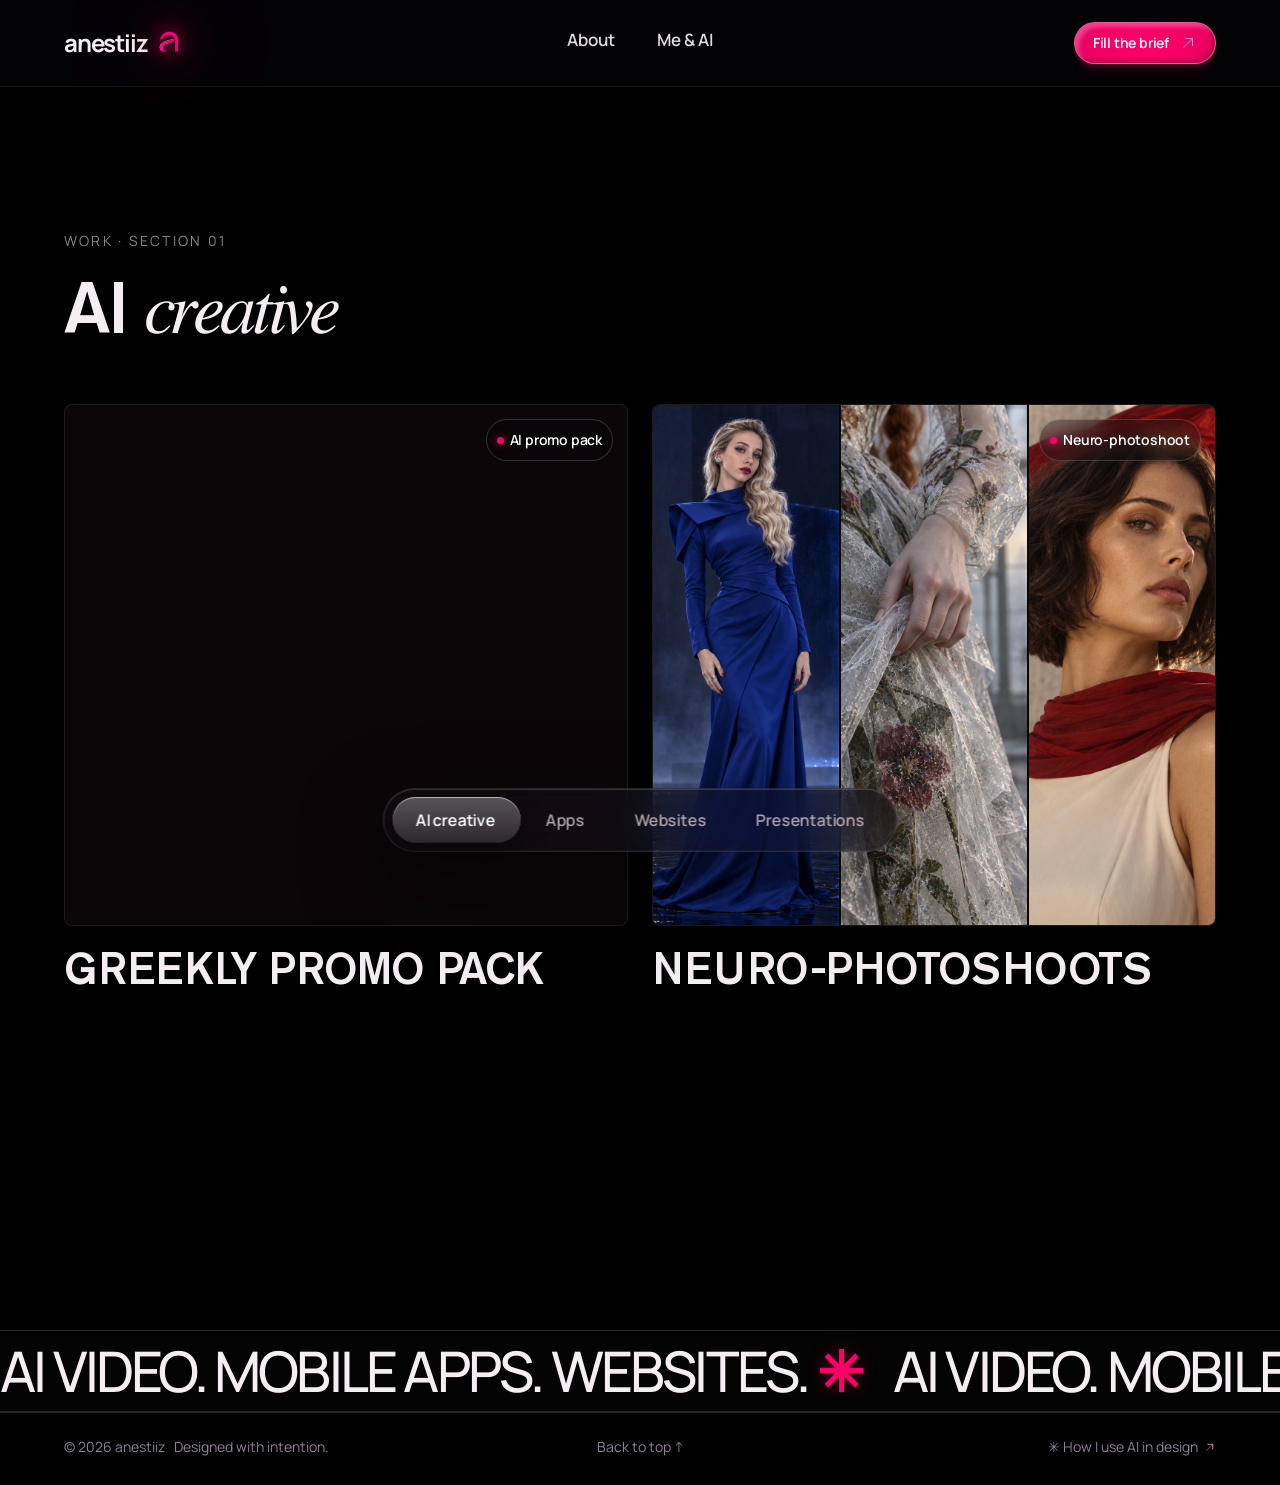
==== commit 07087e37: "Port experience/AI/tools + Telegram brief + Yandex Metrika to EN - Added experience section with 4 r" ====
--- a/ai-creative.html
+++ b/ai-creative.html
@@ -8,6 +8,7 @@
   <link rel="icon" type="image/png" href="assets/favicon/favicon.png">
   <link rel="apple-touch-icon" href="assets/favicon/favicon.png">
   <link rel="stylesheet" href="assets/css/site.css">
+  <script defer src="assets/js/analytics.js"></script>
 </head>
 <body>
   <header>
--- a/assets/css/site.css
+++ b/assets/css/site.css
@@ -41,7 +41,7 @@
       font-family:"FreeSerif",Georgia,serif;
       font-style:italic;
       font-weight:400;
-    }body:before{content:"";position:fixed;inset:-20% -10%;pointer-events:none;background:radial-gradient(circle at 88% 92%, rgba(255,0,106,.14), transparent 14%);z-index:-1}a{color:inherit;text-decoration:none}button{font:inherit}.wrap{width:min(100%,var(--max));margin:auto;padding-inline:var(--pad)}header{position:sticky;top:0;z-index:60;background:rgba(9,7,13,.42);backdrop-filter:blur(22px) saturate(140%);-webkit-backdrop-filter:blur(22px) saturate(140%);border-bottom:1px solid rgba(255,255,255,.06)}.header-row{height:86px;display:grid;grid-template-columns:1fr auto 1fr;align-items:center;gap:24px}.logo{font-size:24px;line-height:28px;font-weight:700;letter-spacing:-.05em;display:inline-flex;align-items:center;gap:12px}.logo-text{line-height:1;color:var(--ink)}.logo-a{display:inline-block;height:22px;width:auto;filter:drop-shadow(0 0 8px rgba(255,0,106,.9)) drop-shadow(0 0 20px rgba(255,0,106,.72)) drop-shadow(0 0 48px rgba(255,0,106,.48)) drop-shadow(0 0 96px rgba(255,0,106,.28));transform:translateY(-1px)}nav{display:flex;align-items:center;gap:42px;font-size:17px;line-height:20px;font-weight:600;white-space:nowrap}nav a{color:var(--ink);opacity:.92;transition:opacity .2s ease, color .2s ease}nav a:hover{opacity:1;color:#fff}nav a{position:relative;padding-bottom:6px}nav a.active{opacity:1;color:#fff}header nav a.active::after{content:"";position:absolute;left:0;right:0;bottom:0;height:2px;border-radius:2px;background:var(--pink);box-shadow:0 0 12px rgba(255,0,106,.55)}.talk-link{display:inline-flex;align-items:center;gap:10px;padding:10px 18px;border-radius:999px;background:var(--pill-bg);border:var(--pill-border);box-shadow:var(--pill-shadow);color:#fff;font-size:14px;line-height:20px;font-weight:600;letter-spacing:-.2px;transition:transform .2s ease,box-shadow .2s ease,filter .2s ease}.talk-link:hover{transform:translateY(-1px);filter:brightness(1.06);box-shadow:0 16px 40px rgba(255,0,106,.42)}.talk-link .icon-arrow-up{display:flex;width:18px;height:18px;filter:brightness(0) invert(1)}.header-right{justify-self:end;display:flex;align-items:center;gap:24px;font-size:14px;line-height:28px}.lang-pill button.active{background:var(--pill-bg);border:var(--pill-border);color:#fff;box-shadow:var(--pill-shadow);line-height:18px;font-weight:600}.lang-pill button:not(.active):hover{color:var(--ink)}.hero{position:relative;overflow:hidden;width:100%;padding:0;background:#000}.hero-picture{display:block;width:100%}.hero-bg{display:block;width:100%;height:auto;object-fit:cover}.hero-scroll{position:absolute;left:50%;bottom:16px;transform:translateX(-50%);z-index:3}.kicker{display:inline-flex;align-items:center;gap:16px;font-family:"Manrope",sans-serif;font-size:14px;font-weight:700;line-height:28px;letter-spacing:2px;text-transform:uppercase;color:var(--muted)}h1{margin:48px 0 0;max-width:980px;font-size:72px;line-height:72px;letter-spacing:-.04em;font-weight:500}h1 span{display:block}.icon-arrow-up{display:inline-block;width:1em;height:1em;object-fit:contain;vertical-align:-.13em;flex:0 0 auto}.icon-arrow-up.light{filter:invert(98%) sepia(8%) saturate(530%) hue-rotate(283deg) brightness(102%) contrast(92%)}.icon-arrow-up.pink{filter:invert(16%) sepia(96%) saturate(7479%) hue-rotate(326deg) brightness(102%) contrast(104%) drop-shadow(0 0 16px rgba(255,0,106,.32))}.hero-desc{margin-top:64px;max-width:480px;font-family:"Manrope",sans-serif;font-size:17px;font-weight:400;line-height:20px;letter-spacing:-.5px;color:var(--muted)}.hero-scroll{display:inline-grid;place-items:center;background:transparent;border:0;box-shadow:none;backdrop-filter:none;transition:transform .22s ease}.hero-scroll .icon-arrow-down{width:44px;height:44px;display:block;filter:invert(16%) sepia(96%) saturate(7479%) hue-rotate(326deg) brightness(102%) contrast(104%) drop-shadow(0 0 16px rgba(255,0,106,.5));transition:transform .22s ease}.hero-scroll:hover{transform:translateX(-50%) translateY(3px)}.scroll-circle:not(.hero-scroll){width:92px;height:92px;border-radius:50%;border:1px solid rgba(255,255,255,.22);display:grid;place-items:center;background:linear-gradient(180deg, rgba(255,255,255,.055), rgba(255,255,255,.018));box-shadow:0 0 0 1px rgba(255,255,255,.035) inset, 0 18px 50px rgba(0,0,0,.24), 0 0 34px rgba(255,0,106,.08);backdrop-filter:blur(8px);transition:transform .22s ease,border-color .22s ease, box-shadow .22s ease, background .22s ease}.scroll-circle:not(.hero-scroll) .icon-arrow-down{width:34px;height:34px;display:block;filter:invert(16%) sepia(96%) saturate(7479%) hue-rotate(326deg) brightness(102%) contrast(104%) drop-shadow(0 0 13px rgba(255,0,106,.34));opacity:1;transition:transform .22s ease,opacity .22s ease,filter .22s ease}.scroll-circle:not(.hero-scroll):hover{transform:translateY(3px);border-color:rgba(255,255,255,.42);background:linear-gradient(180deg, rgba(255,255,255,.075), rgba(255,0,106,.035));box-shadow:0 0 0 1px rgba(255,255,255,.08) inset,0 0 32px rgba(255,0,106,.18),0 18px 50px rgba(0,0,0,.24)}.scroll-circle:not(.hero-scroll):hover .icon-arrow-down{transform:translateY(2px);opacity:1;filter:invert(16%) sepia(96%) saturate(7479%) hue-rotate(326deg) brightness(112%) contrast(110%) drop-shadow(0 0 16px rgba(255,0,106,.46))}.work{padding-top:340px;padding-bottom:300px}.work-top{display:grid;grid-template-columns:1fr auto;align-items:end;gap:24px;margin-bottom:32px}.section-title{display:flex;align-items:flex-end;gap:20px}.section-title h2{margin:0;font-size:56px;line-height:56px;letter-spacing:-.035em;font-weight:500}.section-title span{font-size:24px;line-height:28px;color:var(--soft);padding-bottom:6px}.filters{display:flex;flex-wrap:wrap;justify-content:flex-end;align-items:center;gap:20px}.filters button{border:0;background:transparent;color:var(--muted);padding:16px 2px;font-family:"Manrope",sans-serif;font-size:14px;line-height:28px;font-weight:600;letter-spacing:-.5px;cursor:pointer;border-radius:999px;transition:.2s ease}.filters button.active{padding:4px 24px;color:#fff;background:var(--pill-bg);border:var(--pill-border);box-shadow:var(--pill-shadow)}.filters button:not(.active):hover{color:#fff}.projects{display:grid;grid-template-columns:repeat(2,minmax(0,1fr));gap:24px}.project.hidden{display:none}.project a.card-link{display:block}.media{position:relative;width:100%;aspect-ratio:1.08/1;border-radius:8px;overflow:hidden;background:#111}.feel-cover{background:#0a0806}.feel-cover > img,.feel-cover > video{position:absolute;inset:0;width:100%;height:100%;object-fit:cover;display:block;filter:saturate(1.02) contrast(1.02)}.promo-cover{background:#0b0708}.promo-cover > video{position:absolute;inset:0;width:100%;height:100%;object-fit:cover;display:block}.neuro-cover{display:grid;grid-template-columns:1fr 1fr 1fr;gap:2px;background:#0a0806}.neuro-cover .neuro-panel{position:relative;overflow:hidden;background:#111}.neuro-cover .neuro-panel img{position:absolute;inset:0;width:100%;height:100%;object-fit:cover;display:block;transition:transform .8s ease;filter:saturate(1.02) contrast(1.02)}.project-card:hover .neuro-cover .neuro-panel img{transform:scale(1.04)}.project-card:hover .neuro-open{background:rgba(255,255,255,.2)}.neuro-open .icon-arrow-up{width:14px;height:14px;filter:brightness(0) invert(1)}.echo-btn .icon-arrow-up{width:16px;height:16px}.meta{display:grid;grid-template-columns:1fr;gap:20px;padding-top:20px;align-items:start}.meta-sub,.meta-num{display:none}.meta-title{font-size:44px;line-height:44px;letter-spacing:-.025em;font-weight:500}.meta-sub{margin-top:12px;font-size:14px;line-height:28px;color:var(--soft)}.meta-num{font-size:32px;line-height:36px;color:var(--soft);padding-top:4px}.marquee{margin-top:12px;border-top:1px solid var(--line);border-bottom:1px solid var(--line);overflow:hidden;background:rgba(255,255,255,.015);padding:12px 0}.track{display:flex;width:max-content;animation:marquee 24s linear infinite;font-size:56px;font-weight:500;line-height:56px;letter-spacing:-.05em;color:var(--ink)}.track span{padding-right:32px}.track b{color:var(--pink);text-shadow:0 0 16px rgba(255,0,106,.35)}@keyframes marquee{to{transform:translateX(-50%)}}.about{padding-top:130px;padding-bottom:300px}.about-intro{display:grid;grid-template-columns:1.15fr .85fr;gap:120px;align-items:start}.about h2{margin:0;font-size:72px;line-height:72px;letter-spacing:-.045em;font-weight:500}.about-copy{margin-top:48px;max-width:640px;font-size:24px;line-height:28px;letter-spacing:-.03em;color:var(--muted)}.about-copy p{margin:0 0 24px}.about-media{margin-top:0}.carousel{position:relative;border-radius:24px;overflow:hidden;background:#121016;aspect-ratio:4/5;box-shadow:0 20px 60px rgba(0,0,0,.35), 0 0 0 1px rgba(255,255,255,.06)}.carousel-track{position:absolute;inset:0}.carousel .slide{position:absolute;inset:0;opacity:0;transition:opacity .55s ease;pointer-events:none}.carousel .slide.active{opacity:1;pointer-events:auto}.carousel .slide video,.carousel .slide img{width:100%;height:100%;object-fit:cover;display:block}.carousel .slide:nth-child(1) video,.carousel .slide:nth-child(2) video{object-position:center top}.carousel-nav{position:absolute;top:50%;transform:translateY(-50%);width:40px;height:40px;border-radius:50%;background:rgba(10,8,14,.5);backdrop-filter:blur(10px);-webkit-backdrop-filter:blur(10px);border:1px solid rgba(255,255,255,.14);cursor:pointer;display:flex;align-items:center;justify-content:center;z-index:3;transition:background .2s, transform .2s;padding:0}.carousel-nav svg{width:20px;height:20px;display:block;stroke:#fff}.carousel-nav:hover{background:rgba(10,8,14,.75);transform:translateY(-50%) scale(1.06)}.carousel-nav.prev{left:12px}.carousel-nav.next{right:12px}.carousel-dots{position:absolute;bottom:14px;left:50%;transform:translateX(-50%);display:flex;gap:6px;z-index:3;padding:6px 12px;border-radius:999px;background:rgba(10,8,14,.35);backdrop-filter:blur(10px);-webkit-backdrop-filter:blur(10px)}.carousel-dots .dot{width:6px;height:6px;border-radius:50%;background:rgba(255,255,255,.4);border:none;cursor:pointer;transition:all .3s;padding:0}.carousel-dots .dot.active{background:#fff;width:22px;border-radius:999px}.services{margin-top:240px;border-top:1px solid var(--line)}.service{display:grid;grid-template-columns:190px .85fr 1.15fr;gap:32px;border-bottom:1px solid var(--line);padding:32px 0 32px}.service-num{font-size:14px;line-height:28px;letter-spacing:.12em;text-transform:uppercase;color:var(--soft)}.service h3{margin:0;font-size:44px;line-height:44px;letter-spacing:-.025em;font-weight:500}.service p{margin:0 0 16px;font-size:17px;line-height:20px;color:var(--muted);max-width:580px}.service ul{list-style:none;margin:0;padding:0;color:var(--soft);font-size:14px;line-height:28px}.contact{padding-top:300px;padding-bottom:96px}.contact-box{border-top:1px solid var(--line);padding-top:24px}.contact .kicker{margin-bottom:24px}.contact h2{margin:0;max-width:1240px;font-size:72px;line-height:72px;letter-spacing:-.045em;font-weight:500}.contact h2 span{display:block}.contact .arrow{width:.78em;height:.78em;margin-left:.03em;vertical-align:-.08em}.contact-panel{display:grid;grid-template-columns:minmax(0,.82fr) minmax(360px,.52fr);gap:72px;align-items:start;border-top:1px solid var(--line);padding-top:28px;margin-top:48px}.contact-foot{display:grid;grid-template-columns:1fr;align-items:end;gap:20px}.contact-copy{font-size:20px;line-height:24px;max-width:560px;color:var(--muted)}.capabilities{font-size:14px;line-height:28px;color:var(--soft);white-space:nowrap}.request-form{display:grid;gap:18px;padding:22px;border:1px solid rgba(255,255,255,.12);border-radius:8px;background:linear-gradient(180deg,rgba(255,255,255,.045),rgba(255,255,255,.018));box-shadow:0 18px 60px rgba(0,0,0,.24),0 0 0 1px rgba(255,255,255,.03) inset}.form-group{display:grid;gap:10px}.form-label{font-size:14px;line-height:28px;font-weight:700;letter-spacing:1.6px;text-transform:uppercase;color:var(--soft)}.form-options{display:grid;grid-template-columns:repeat(3,minmax(0,1fr));gap:8px}.form-options.contact-methods{grid-template-columns:repeat(4,minmax(0,1fr))}.option-pill{position:relative;min-width:0}.option-pill input{position:absolute;opacity:0;pointer-events:none}.option-pill span{display:flex;align-items:center;justify-content:center;min-height:44px;padding:11px 12px;border-radius:999px;border:1px solid rgba(255,255,255,.14);background:rgba(255,255,255,.025);color:var(--muted);font-size:14px;line-height:28px;font-weight:600;letter-spacing:-.2px;text-align:center;cursor:pointer;transition:color .2s ease,border-color .2s ease,background .2s ease,box-shadow .2s ease}.option-pill input:focus-visible + span{outline:2px solid rgba(255,0,106,.7);outline-offset:2px}.option-pill input:checked + span{color:#fff;border-color:rgba(255,255,255,.34);background:var(--pill-bg);box-shadow:var(--pill-shadow)}.form-field{display:grid;gap:8px}.form-field span{font-size:14px;line-height:28px;font-weight:700;letter-spacing:1.6px;text-transform:uppercase;color:var(--soft)}.form-field input,.form-field textarea{width:100%;border:1px solid rgba(255,255,255,.14);border-radius:8px;background:rgba(255,255,255,.035);color:var(--ink);font-family:"Manrope",sans-serif;font-size:17px;line-height:20px;letter-spacing:-.2px;padding:14px 15px;outline:0;transition:border-color .2s ease,box-shadow .2s ease,background .2s ease}.form-field textarea{min-height:112px;resize:vertical}.form-field input::placeholder,.form-field textarea::placeholder{color:rgba(187,174,180,.58)}.form-field input:focus,.form-field textarea:focus{border-color:rgba(255,0,106,.62);background:rgba(255,255,255,.05);box-shadow:0 0 0 3px rgba(255,0,106,.12)}.form-submit{justify-self:start;display:inline-flex;align-items:center;justify-content:center;gap:8px;padding:12px 20px;border-radius:999px;border:var(--pill-border);background:var(--pill-bg);box-shadow:var(--pill-shadow);color:#fff;font-family:"Manrope",sans-serif;font-size:14px;line-height:28px;font-weight:600;letter-spacing:-.5px;cursor:pointer;transition:transform .2s ease}.form-submit:hover{transform:translateY(-1px)}.form-submit .icon-arrow-up{width:16px;height:16px}.form-note{margin:0;color:var(--soft);font-size:14px;line-height:28px}footer{display:grid;grid-template-columns:1fr auto 1fr;gap:20px;align-items:center;padding:20px var(--pad) 24px;font-size:14px;line-height:28px;border-top:1px solid var(--line);color:var(--soft)}footer .top{justify-self:center}footer .ai{justify-self:end}footer .ai .icon-arrow-up{width:13px;height:13px;margin-left:2px;vertical-align:-2px}.reveal{opacity:0;transform:translateY(18px);transition:opacity .65s ease,transform .65s ease}.reveal.visible{opacity:1;transform:none}::selection{background:var(--pink);color:#1b0610}/* Expanded portfolio grid */
+    }body:before{content:"";position:fixed;inset:-20% -10%;pointer-events:none;background:radial-gradient(circle at 88% 92%, rgba(255,0,106,.14), transparent 14%);z-index:-1}a{color:inherit;text-decoration:none}button{font:inherit}.wrap{width:min(100%,var(--max));margin:auto;padding-inline:var(--pad)}header{position:sticky;top:0;z-index:60;background:rgba(9,7,13,.42);backdrop-filter:blur(22px) saturate(140%);-webkit-backdrop-filter:blur(22px) saturate(140%);border-bottom:1px solid rgba(255,255,255,.06)}.header-row{height:86px;display:grid;grid-template-columns:1fr auto 1fr;align-items:center;gap:24px}.logo{font-size:24px;line-height:28px;font-weight:700;letter-spacing:-.05em;display:inline-flex;align-items:center;gap:12px}.logo-text{line-height:1;color:var(--ink)}.logo-a{display:inline-block;height:22px;width:auto;filter:drop-shadow(0 0 8px rgba(255,0,106,.9)) drop-shadow(0 0 20px rgba(255,0,106,.72)) drop-shadow(0 0 48px rgba(255,0,106,.48)) drop-shadow(0 0 96px rgba(255,0,106,.28));transform:translateY(-1px)}nav{display:flex;align-items:center;gap:42px;font-size:17px;line-height:20px;font-weight:600;white-space:nowrap}nav a{color:var(--ink);opacity:.92;transition:opacity .2s ease, color .2s ease}nav a:hover{opacity:1;color:#fff}nav a{position:relative;padding-bottom:6px}nav a.active{opacity:1;color:#fff}header nav a.active::after{content:"";position:absolute;left:0;right:0;bottom:0;height:2px;border-radius:2px;background:var(--pink);box-shadow:0 0 12px rgba(255,0,106,.55)}.talk-link{display:inline-flex;align-items:center;gap:10px;padding:10px 18px;border-radius:999px;background:var(--pill-bg);border:var(--pill-border);box-shadow:var(--pill-shadow);color:#fff;font-size:14px;line-height:20px;font-weight:600;letter-spacing:-.2px;transition:transform .2s ease,box-shadow .2s ease,filter .2s ease}.talk-link:hover{transform:translateY(-1px);filter:brightness(1.06);box-shadow:0 16px 40px rgba(255,0,106,.42)}.talk-link .icon-arrow-up{display:flex;width:18px;height:18px;filter:brightness(0) invert(1)}.header-right{justify-self:end;display:flex;align-items:center;gap:24px;font-size:14px;line-height:28px}.lang-pill button.active{background:var(--pill-bg);border:var(--pill-border);color:#fff;box-shadow:var(--pill-shadow);line-height:18px;font-weight:600}.lang-pill button:not(.active):hover{color:var(--ink)}.hero{position:relative;overflow:hidden;width:100%;padding:0;background:#000}.hero-picture{display:block;width:100%}.hero-bg{display:block;width:100%;height:auto;object-fit:cover}.hero-scroll{position:absolute;left:50%;bottom:16px;transform:translateX(-50%);z-index:3}.kicker{display:inline-flex;align-items:center;gap:16px;font-family:"Manrope",sans-serif;font-size:14px;font-weight:700;line-height:28px;letter-spacing:2px;text-transform:uppercase;color:var(--muted)}h1{margin:48px 0 0;max-width:980px;font-size:72px;line-height:72px;letter-spacing:-.04em;font-weight:500}h1 span{display:block}.icon-arrow-up{display:inline-block;width:1em;height:1em;object-fit:contain;vertical-align:-.13em;flex:0 0 auto}.icon-arrow-up.light{filter:invert(98%) sepia(8%) saturate(530%) hue-rotate(283deg) brightness(102%) contrast(92%)}.icon-arrow-up.pink{filter:invert(16%) sepia(96%) saturate(7479%) hue-rotate(326deg) brightness(102%) contrast(104%) drop-shadow(0 0 16px rgba(255,0,106,.32))}.hero-desc{margin-top:64px;max-width:480px;font-family:"Manrope",sans-serif;font-size:17px;font-weight:400;line-height:20px;letter-spacing:-.5px;color:var(--muted)}.hero-scroll{display:inline-grid;place-items:center;background:transparent;border:0;box-shadow:none;backdrop-filter:none;transition:transform .22s ease}.hero-scroll .icon-arrow-down{width:44px;height:44px;display:block;filter:invert(16%) sepia(96%) saturate(7479%) hue-rotate(326deg) brightness(102%) contrast(104%) drop-shadow(0 0 16px rgba(255,0,106,.5));transition:transform .22s ease}.hero-scroll:hover{transform:translateX(-50%) translateY(3px)}.scroll-circle:not(.hero-scroll){width:92px;height:92px;border-radius:50%;border:1px solid rgba(255,255,255,.22);display:grid;place-items:center;background:linear-gradient(180deg, rgba(255,255,255,.055), rgba(255,255,255,.018));box-shadow:0 0 0 1px rgba(255,255,255,.035) inset, 0 18px 50px rgba(0,0,0,.24), 0 0 34px rgba(255,0,106,.08);backdrop-filter:blur(8px);transition:transform .22s ease,border-color .22s ease, box-shadow .22s ease, background .22s ease}.scroll-circle:not(.hero-scroll) .icon-arrow-down{width:34px;height:34px;display:block;filter:invert(16%) sepia(96%) saturate(7479%) hue-rotate(326deg) brightness(102%) contrast(104%) drop-shadow(0 0 13px rgba(255,0,106,.34));opacity:1;transition:transform .22s ease,opacity .22s ease,filter .22s ease}.scroll-circle:not(.hero-scroll):hover{transform:translateY(3px);border-color:rgba(255,255,255,.42);background:linear-gradient(180deg, rgba(255,255,255,.075), rgba(255,0,106,.035));box-shadow:0 0 0 1px rgba(255,255,255,.08) inset,0 0 32px rgba(255,0,106,.18),0 18px 50px rgba(0,0,0,.24)}.scroll-circle:not(.hero-scroll):hover .icon-arrow-down{transform:translateY(2px);opacity:1;filter:invert(16%) sepia(96%) saturate(7479%) hue-rotate(326deg) brightness(112%) contrast(110%) drop-shadow(0 0 16px rgba(255,0,106,.46))}.work{padding-top:340px;padding-bottom:300px}.work-top{display:grid;grid-template-columns:1fr auto;align-items:end;gap:24px;margin-bottom:32px}.section-title{display:flex;align-items:flex-end;gap:20px}.section-title h2{margin:0;font-size:56px;line-height:56px;letter-spacing:-.035em;font-weight:500}.section-title span{font-size:24px;line-height:28px;color:var(--soft);padding-bottom:6px}.filters{display:flex;flex-wrap:wrap;justify-content:flex-end;align-items:center;gap:20px}.filters button{border:0;background:transparent;color:var(--muted);padding:16px 2px;font-family:"Manrope",sans-serif;font-size:14px;line-height:28px;font-weight:600;letter-spacing:-.5px;cursor:pointer;border-radius:999px;transition:.2s ease}.filters button.active{padding:4px 24px;color:#fff;background:var(--pill-bg);border:var(--pill-border);box-shadow:var(--pill-shadow)}.filters button:not(.active):hover{color:#fff}.projects{display:grid;grid-template-columns:repeat(2,minmax(0,1fr));gap:24px}.project.hidden{display:none}.project a.card-link{display:block}.media{position:relative;width:100%;aspect-ratio:1.08/1;border-radius:8px;overflow:hidden;background:#111}.feel-cover{background:#0a0806}.feel-cover > img,.feel-cover > video{position:absolute;inset:0;width:100%;height:100%;object-fit:cover;display:block;filter:saturate(1.02) contrast(1.02)}.promo-cover{background:#0b0708}.promo-cover > video{position:absolute;inset:0;width:100%;height:100%;object-fit:cover;display:block}.neuro-cover{display:grid;grid-template-columns:1fr 1fr 1fr;gap:2px;background:#0a0806}.neuro-cover .neuro-panel{position:relative;overflow:hidden;background:#111}.neuro-cover .neuro-panel img{position:absolute;inset:0;width:100%;height:100%;object-fit:cover;display:block;transition:transform .8s ease;filter:saturate(1.02) contrast(1.02)}.project-card:hover .neuro-cover .neuro-panel img{transform:scale(1.04)}.project-card:hover .neuro-open{background:rgba(255,255,255,.2)}.neuro-open .icon-arrow-up{width:14px;height:14px;filter:brightness(0) invert(1)}.echo-btn .icon-arrow-up{width:16px;height:16px}.meta{display:grid;grid-template-columns:1fr;gap:20px;padding-top:20px;align-items:start}.meta-sub,.meta-num{display:none}.meta-title{font-size:44px;line-height:44px;letter-spacing:-.025em;font-weight:500}.meta-sub{margin-top:12px;font-size:14px;line-height:28px;color:var(--soft)}.meta-num{font-size:32px;line-height:36px;color:var(--soft);padding-top:4px}.marquee{margin-top:120px;border-top:1px solid var(--line);border-bottom:1px solid var(--line);overflow:hidden;background:rgba(255,255,255,.015);padding:12px 0}.track{display:flex;width:max-content;animation:marquee 24s linear infinite;font-size:56px;font-weight:500;line-height:56px;letter-spacing:-.05em;color:var(--ink)}.track span{padding-right:32px}.track b{color:var(--pink);text-shadow:0 0 16px rgba(255,0,106,.35)}@keyframes marquee{to{transform:translateX(-50%)}}.about{padding-top:130px;padding-bottom:300px}.about-intro{display:grid;grid-template-columns:1.15fr .85fr;gap:120px;align-items:start}.about h2{margin:0;font-size:72px;line-height:72px;letter-spacing:-.045em;font-weight:500}.about-copy{margin-top:48px;max-width:640px;font-size:24px;line-height:28px;letter-spacing:-.03em;color:var(--muted)}.about-copy p{margin:0 0 24px}.about-media{margin-top:0}.carousel{position:relative;border-radius:24px;overflow:hidden;background:#121016;aspect-ratio:4/5;box-shadow:0 20px 60px rgba(0,0,0,.35), 0 0 0 1px rgba(255,255,255,.06)}.carousel-track{position:absolute;inset:0}.carousel .slide{position:absolute;inset:0;opacity:0;transition:opacity .55s ease;pointer-events:none}.carousel .slide.active{opacity:1;pointer-events:auto}.carousel .slide video,.carousel .slide img{width:100%;height:100%;object-fit:cover;display:block}.carousel .slide:nth-child(1) video,.carousel .slide:nth-child(2) video{object-position:center top}.carousel-nav{position:absolute;top:50%;transform:translateY(-50%);width:40px;height:40px;border-radius:50%;background:rgba(10,8,14,.5);backdrop-filter:blur(10px);-webkit-backdrop-filter:blur(10px);border:1px solid rgba(255,255,255,.14);cursor:pointer;display:flex;align-items:center;justify-content:center;z-index:3;transition:background .2s, transform .2s;padding:0}.carousel-nav svg{width:20px;height:20px;display:block;stroke:#fff}.carousel-nav:hover{background:rgba(10,8,14,.75);transform:translateY(-50%) scale(1.06)}.carousel-nav.prev{left:12px}.carousel-nav.next{right:12px}.carousel-dots{position:absolute;bottom:14px;left:50%;transform:translateX(-50%);display:flex;gap:6px;z-index:3;padding:6px 12px;border-radius:999px;background:rgba(10,8,14,.35);backdrop-filter:blur(10px);-webkit-backdrop-filter:blur(10px)}.carousel-dots .dot{width:6px;height:6px;border-radius:50%;background:rgba(255,255,255,.4);border:none;cursor:pointer;transition:all .3s;padding:0}.carousel-dots .dot.active{background:#fff;width:22px;border-radius:999px}.services{margin-top:240px;border-top:1px solid var(--line)}.service{display:grid;grid-template-columns:190px .85fr 1.15fr;gap:32px;border-bottom:1px solid var(--line);padding:32px 0 32px}.service-num{font-size:14px;line-height:28px;letter-spacing:.12em;text-transform:uppercase;color:var(--soft)}.service h3{margin:0;font-size:44px;line-height:44px;letter-spacing:-.025em;font-weight:500}.service p{margin:0 0 16px;font-size:17px;line-height:20px;color:var(--muted);max-width:580px}.service ul{list-style:none;margin:0;padding:0;color:var(--soft);font-size:14px;line-height:28px}.contact{padding-top:300px;padding-bottom:96px}.contact-box{border-top:1px solid var(--line);padding-top:24px}.contact .kicker{margin-bottom:24px}.contact h2{margin:0;max-width:1240px;font-size:72px;line-height:72px;letter-spacing:-.045em;font-weight:500}.contact h2 span{display:block}.contact .arrow{width:.78em;height:.78em;margin-left:.03em;vertical-align:-.08em}.contact-panel{display:grid;grid-template-columns:minmax(0,.82fr) minmax(360px,.52fr);gap:72px;align-items:start;border-top:1px solid var(--line);padding-top:28px;margin-top:48px}.contact-foot{display:grid;grid-template-columns:1fr;align-items:end;gap:20px}.contact-copy{font-size:20px;line-height:24px;max-width:560px;color:var(--muted)}.capabilities{font-size:14px;line-height:28px;color:var(--soft);white-space:nowrap}.request-form{display:grid;gap:18px;padding:22px;border:1px solid rgba(255,255,255,.12);border-radius:8px;background:linear-gradient(180deg,rgba(255,255,255,.045),rgba(255,255,255,.018));box-shadow:0 18px 60px rgba(0,0,0,.24),0 0 0 1px rgba(255,255,255,.03) inset}.form-group{display:grid;gap:10px}.form-label{font-size:14px;line-height:28px;font-weight:700;letter-spacing:1.6px;text-transform:uppercase;color:var(--soft)}.form-options{display:grid;grid-template-columns:repeat(3,minmax(0,1fr));gap:8px}.form-options.contact-methods{grid-template-columns:repeat(4,minmax(0,1fr))}.option-pill{position:relative;min-width:0}.option-pill input{position:absolute;opacity:0;pointer-events:none}.option-pill span{display:flex;align-items:center;justify-content:center;min-height:44px;padding:11px 12px;border-radius:999px;border:1px solid rgba(255,255,255,.14);background:rgba(255,255,255,.025);color:var(--muted);font-size:14px;line-height:28px;font-weight:600;letter-spacing:-.2px;text-align:center;cursor:pointer;transition:color .2s ease,border-color .2s ease,background .2s ease,box-shadow .2s ease}.option-pill input:focus-visible + span{outline:2px solid rgba(255,0,106,.7);outline-offset:2px}.option-pill input:checked + span{color:#fff;border-color:rgba(255,255,255,.34);background:var(--pill-bg);box-shadow:var(--pill-shadow)}.form-field{display:grid;gap:8px}.form-field span{font-size:14px;line-height:28px;font-weight:700;letter-spacing:1.6px;text-transform:uppercase;color:var(--soft)}.form-field input,.form-field textarea{width:100%;border:1px solid rgba(255,255,255,.14);border-radius:8px;background:rgba(255,255,255,.035);color:var(--ink);font-family:"Manrope",sans-serif;font-size:17px;line-height:20px;letter-spacing:-.2px;padding:14px 15px;outline:0;transition:border-color .2s ease,box-shadow .2s ease,background .2s ease}.form-field textarea{min-height:112px;resize:vertical}.form-field input::placeholder,.form-field textarea::placeholder{color:rgba(187,174,180,.58)}.form-field input:focus,.form-field textarea:focus{border-color:rgba(255,0,106,.62);background:rgba(255,255,255,.05);box-shadow:0 0 0 3px rgba(255,0,106,.12)}.form-submit{justify-self:start;display:inline-flex;align-items:center;justify-content:center;gap:8px;padding:12px 20px;border-radius:999px;border:var(--pill-border);background:var(--pill-bg);box-shadow:var(--pill-shadow);color:#fff;font-family:"Manrope",sans-serif;font-size:14px;line-height:28px;font-weight:600;letter-spacing:-.5px;cursor:pointer;transition:transform .2s ease}.form-submit:hover{transform:translateY(-1px)}.form-submit .icon-arrow-up{width:16px;height:16px}.form-note{margin:0;color:var(--soft);font-size:14px;line-height:28px}footer{display:grid;grid-template-columns:1fr auto 1fr;gap:20px;align-items:center;padding:20px var(--pad) 24px;font-size:14px;line-height:28px;border-top:1px solid var(--line);color:var(--soft)}footer .top{justify-self:center}footer .ai{justify-self:end}footer .ai .icon-arrow-up{width:13px;height:13px;margin-left:2px;vertical-align:-2px}.reveal{opacity:0;transform:translateY(18px);transition:opacity .65s ease,transform .65s ease}.reveal.visible{opacity:1;transform:none}::selection{background:var(--pink);color:#1b0610}/* Expanded portfolio grid */
     .work{padding-bottom:320px}.projects{display:grid;grid-template-columns:repeat(2,minmax(0,1fr));gap:32px 24px}.project{min-width:0}.project.hidden{display:none}.project-card{display:block}.project-badge{position:absolute;top:14px;right:14px;z-index:6;display:inline-flex;align-items:center;gap:6px;padding:6px 10px;border-radius:999px;background:rgba(9,7,13,.28);border:1px solid rgba(255,255,255,.18);box-shadow:none;backdrop-filter:blur(10px);-webkit-backdrop-filter:blur(10px);color:#fff;font-family:"Manrope",sans-serif;font-size:14px;line-height:28px;letter-spacing:-.2px;font-weight:600;white-space:nowrap;pointer-events:none}.project-badge::before{content:"";width:7px;height:7px;border-radius:999px;background:var(--pink);box-shadow:0 0 8px rgba(255,0,106,.7)}.project-badge.badge-mobile::before{background:#3d7dfa;box-shadow:0 0 8px rgba(61,125,250,.7)}.project-badge.badge-design::before{background:#ef9200;box-shadow:0 0 8px rgba(239,146,0,.7)}@media(max-width:640px){.project-badge{top:10px;right:10px;padding:4px 10px;font-size:14px;line-height:28px;gap:8px}}.media.project-slot{aspect-ratio:1.08/1;border:1px solid var(--card-line);transition:transform .35s ease,border-color .35s ease,box-shadow .35s ease}.project-card:hover .media.project-slot{transform:translateY(-3px);border-color:rgba(255,0,106,.26);box-shadow:0 18px 56px rgba(0,0,0,.28)}.slot-open .icon-arrow-up{width:22px;height:22px}.slot-impossible .slot-open .icon-arrow-up{filter:none}.project[data-type="ai"] .meta-title{max-width:100%}.meta-num{font-size:14px;line-height:28px;padding-top:6px}@media(max-width:1120px){.projects{grid-template-columns:repeat(2,minmax(0,1fr))}}@media(max-width:900px){.projects{grid-template-columns:1fr}}@media(max-width:1120px){
       .scroll-circle:not(.hero-scroll){width:76px;height:76px}
       .scroll-circle:not(.hero-scroll) .icon-arrow-down{width:30px;height:30px}
@@ -222,6 +222,125 @@
       html[lang="ru"] .case-head h2{font-size:44px;line-height:44px}
       html[lang="ru"] .case-lead{font-size:17px;line-height:20px}
     }/* Layout safety + RU hero spacing fix */
+    /* Experience section */
+    .experience{padding-top:200px;padding-bottom:200px}
+    .exp-head{max-width:900px;margin-bottom:100px}
+    .exp-head h2{margin:16px 0 24px;font-family:"AkzidenzGroteskPro",Helvetica,sans-serif;font-size:72px;line-height:72px;letter-spacing:-.045em;font-weight:500}
+    .exp-head h2 em{font-family:"FreeSerif",Georgia,serif;font-style:italic;font-weight:400}
+    .exp-lead{margin:0;max-width:720px;font-size:24px;line-height:28px;letter-spacing:-.03em;color:var(--muted)}
+    .exp-list{list-style:none;margin:0;padding:0;border-top:1px solid var(--line)}
+    .exp-role{border-bottom:1px solid var(--line)}
+    .exp-role details{width:100%}
+    .exp-role summary{list-style:none;display:grid;grid-template-columns:200px 1fr 44px;gap:32px;align-items:start;padding:32px 0;cursor:pointer;transition:opacity .2s ease}
+    .exp-role summary::-webkit-details-marker{display:none}
+    .exp-role summary:hover{opacity:.86}
+    .exp-when{padding-top:8px}
+    .exp-when-range{font-family:"Manrope",sans-serif;font-size:14px;line-height:28px;letter-spacing:.12em;text-transform:uppercase;color:var(--ink)}
+    .exp-when-dur{margin-top:2px;font-family:"Manrope",sans-serif;font-size:14px;line-height:28px;letter-spacing:.12em;text-transform:uppercase;color:var(--soft)}
+    .exp-what{min-width:0}
+    .exp-place{font-family:"Manrope",sans-serif;font-size:14px;line-height:28px;letter-spacing:.14em;text-transform:uppercase;color:var(--pink);text-shadow:0 0 12px rgba(255,0,106,.24);display:flex;flex-wrap:wrap;align-items:center;gap:10px}
+    .exp-badge{display:inline-flex;align-items:center;padding:4px 10px;border-radius:999px;border:1px solid rgba(255,255,255,.16);background:rgba(255,255,255,.04);font-family:"Manrope",sans-serif;font-size:11px;line-height:16px;letter-spacing:.06em;text-transform:none;color:var(--muted);text-shadow:none;font-weight:500}
+    .exp-title{margin-top:4px;font-family:"AkzidenzGroteskPro",Helvetica,sans-serif;font-size:44px;line-height:44px;letter-spacing:-.025em;font-weight:500;color:var(--ink)}
+    .exp-sub{margin-top:8px;font-size:14px;line-height:28px;color:var(--soft)}
+    .exp-toggle{position:relative;width:44px;height:44px;border-radius:50%;border:1px solid rgba(255,255,255,.16);display:inline-block;justify-self:end;transition:border-color .25s ease,background .25s ease,transform .25s ease}
+    .exp-toggle::before,.exp-toggle::after{content:"";position:absolute;left:50%;top:50%;background:var(--ink);border-radius:2px;transform:translate(-50%,-50%);transition:transform .3s ease,background .3s ease}
+    .exp-toggle::before{width:14px;height:1.5px}
+    .exp-toggle::after{width:1.5px;height:14px}
+    .exp-role details[open] .exp-toggle{background:var(--pink);border-color:transparent;box-shadow:0 0 24px rgba(255,0,106,.42)}
+    .exp-role details[open] .exp-toggle::before{background:#fff}
+    .exp-role details[open] .exp-toggle::after{transform:translate(-50%,-50%) rotate(90deg);background:#fff;opacity:0}
+    .exp-role summary:hover .exp-toggle{border-color:rgba(255,255,255,.4)}
+    .exp-body{display:grid;grid-template-columns:200px 1fr;gap:32px;padding:8px 0 40px}
+    .exp-body>*{grid-column:2}
+    .exp-body>p{margin:0 0 24px;font-size:20px;line-height:28px;letter-spacing:-.02em;color:var(--muted);max-width:720px}
+    .exp-tasks{list-style:none;margin:0 0 32px;padding:0;font-size:17px;line-height:28px;color:var(--ink);max-width:720px}
+    .exp-tasks li{padding:8px 0 8px 24px;position:relative;border-top:1px solid var(--card-line)}
+    .exp-tasks li:first-child{border-top:0}
+    .exp-tasks li::before{content:"";position:absolute;left:0;top:19px;width:8px;height:8px;border-radius:50%;background:var(--pink);box-shadow:0 0 10px rgba(255,0,106,.55)}
+    .exp-projects{margin-top:8px;padding-top:24px;border-top:1px solid var(--line);max-width:720px}
+    .exp-projects-label{font-family:"Manrope",sans-serif;font-size:14px;line-height:28px;letter-spacing:.14em;text-transform:uppercase;color:var(--soft);margin-bottom:12px}
+    .exp-projects-list{list-style:none;margin:0;padding:0;font-size:17px;line-height:28px;color:var(--ink)}
+    .exp-projects-list li{padding:8px 0 8px 24px;position:relative}
+    .exp-projects-list li::before{content:"→";position:absolute;left:0;top:8px;color:var(--pink);font-weight:600}
+    .exp-tools{margin-top:80px;padding-top:40px;border-top:1px solid var(--line)}
+    .exp-tools .hero-menu-eyebrow{margin-bottom:32px}
+    .tools-stack{display:grid;grid-template-columns:repeat(2,minmax(0,1fr));gap:36px 56px}
+    .tool-cat-block{padding-top:16px;border-top:1px solid var(--card-line)}
+    .tool-cat{font-family:"Manrope",sans-serif;font-size:14px;line-height:28px;letter-spacing:.14em;text-transform:uppercase;color:var(--soft);margin-bottom:14px}
+    .tool-tags{display:flex;flex-wrap:wrap;gap:8px}
+    .tool-tag{display:inline-flex;align-items:center;padding:8px 14px;border-radius:999px;border:1px solid rgba(255,255,255,.14);background:rgba(255,255,255,.03);font-family:"Manrope",sans-serif;font-size:14px;line-height:20px;color:var(--ink);letter-spacing:-.1px;transition:border-color .2s ease,background .2s ease,transform .2s ease}
+    .tool-tag:hover{border-color:rgba(255,0,106,.42);background:rgba(255,0,106,.06);transform:translateY(-1px)}
+    @media(max-width:1120px){
+      .exp-role summary{grid-template-columns:160px 1fr 44px;gap:24px}
+      .exp-body{grid-template-columns:160px 1fr;gap:24px}
+      .exp-title{font-size:36px;line-height:40px}
+      .tools-stack{grid-template-columns:1fr;gap:28px}
+    }
+    @media(max-width:640px){
+      .experience{padding-top:80px;padding-bottom:48px}
+      .exp-head{margin-bottom:48px}
+      .exp-head h2{font-size:44px;line-height:44px}
+      .exp-lead{font-size:17px;line-height:24px}
+      .exp-role summary{grid-template-columns:1fr 44px;gap:12px;padding:24px 0}
+      .exp-when{grid-column:1;padding-top:0}
+      .exp-when-range,.exp-when-dur{font-size:12px;line-height:20px;letter-spacing:.1em}
+      .exp-what{grid-column:1}
+      .exp-toggle{grid-column:2;grid-row:1 / span 2;align-self:center}
+      .exp-place{font-size:12px;letter-spacing:.12em}
+      .exp-title{font-size:24px;line-height:28px}
+      .exp-sub{font-size:12px;line-height:20px}
+      .exp-body{grid-template-columns:1fr;gap:0;padding:0 0 28px}
+      .exp-body>*{grid-column:1}
+      .exp-body>p{font-size:16px;line-height:24px}
+      .exp-tasks{font-size:15px;line-height:24px}
+      .exp-tasks li{padding:6px 0 6px 20px}
+      .exp-tasks li::before{top:17px;width:6px;height:6px}
+      .exp-projects-list{font-size:15px;line-height:24px}
+      .exp-tools{margin-top:48px;padding-top:32px}
+      .tools-stack{grid-template-columns:1fr;gap:24px}
+      .tool-tag{padding:6px 12px;font-size:13px}
+    }
+    /* AI section (inline manifesto) */
+    .ai-section{padding-top:80px;padding-bottom:200px}
+    .ai-head{max-width:1400px;margin-bottom:80px;display:grid;grid-template-columns:1.12fr .88fr;gap:80px;align-items:start}
+    .ai-eyebrow{grid-column:1;font-family:"Manrope",sans-serif;font-size:14px;line-height:28px;letter-spacing:.14em;text-transform:uppercase;color:var(--pink);text-shadow:0 0 12px rgba(255,0,106,.24);margin-bottom:16px}
+    .ai-head h2{grid-column:1;margin:0;font-family:"AkzidenzGroteskPro",Helvetica,sans-serif;font-size:96px;line-height:.94;letter-spacing:-.05em;font-weight:500;max-width:900px}
+    .ai-head h2 em{font-family:"FreeSerif",Georgia,serif;font-style:italic;font-weight:400;color:var(--pink)}
+    .ai-lead{grid-column:2;grid-row:1 / span 2;margin:0;font-size:20px;line-height:28px;letter-spacing:-.02em;color:var(--muted);max-width:520px;padding-top:8px}
+    .ai-facts{grid-column:2;display:flex;flex-wrap:wrap;gap:8px;margin-top:24px}
+    .ai-facts span{border:1px solid rgba(255,255,255,.2);border-radius:999px;padding:10px 16px;font-family:"Manrope",sans-serif;font-size:14px;line-height:20px;color:var(--ink);background:rgba(255,255,255,.04);font-weight:500}
+    .ai-manifesto{margin-bottom:120px;padding:42px;border:1px solid rgba(255,0,106,.28);border-radius:32px;background:linear-gradient(180deg,rgba(255,0,106,.06),rgba(255,0,106,.02))}
+    .ai-manifesto p{margin:0;color:var(--ink);font-family:"AkzidenzGroteskPro",Helvetica,sans-serif;font-size:32px;line-height:1.2;letter-spacing:-.02em;max-width:1200px;font-weight:400}
+    .ai-manifesto p em{color:var(--pink);font-family:"FreeSerif",Georgia,serif;font-style:italic;font-weight:400}
+    .ai-notes{counter-reset:aicase;display:grid;grid-template-columns:1fr 1fr;column-gap:80px;row-gap:64px;margin-bottom:120px}
+    .ai-notes>div{counter-increment:aicase;padding-top:32px;border-top:1px solid rgba(255,0,106,.28)}
+    .ai-notes>div::before{content:counter(aicase,decimal-leading-zero);display:inline-block;font-family:"Manrope",sans-serif;font-weight:700;font-size:12px;line-height:16px;letter-spacing:2px;color:var(--pink);margin-bottom:20px}
+    .ai-notes h3{margin:0 0 16px;font-family:"AkzidenzGroteskPro",Helvetica,sans-serif;font-size:30px;line-height:1.1;letter-spacing:-.025em;font-weight:500;max-width:520px}
+    .ai-notes p{margin:0;color:var(--muted);font-size:16px;line-height:1.55;letter-spacing:-.2px;max-width:520px}
+    .ai-notes p + p{margin-top:12px}
+    .ai-cta{padding-top:42px;border-top:1px solid var(--line);display:grid;grid-template-columns:1fr auto;gap:24px;align-items:end}
+    .ai-cta h3{margin:0;font-family:"AkzidenzGroteskPro",Helvetica,sans-serif;font-size:56px;line-height:.94;letter-spacing:-.035em;font-weight:500;max-width:960px}
+    .ai-cta h3 em{color:var(--pink);font-family:"FreeSerif",Georgia,serif;font-style:italic;font-weight:400}
+    .ai-cta-btn{display:inline-flex;align-items:center;justify-content:center;gap:8px;padding:12px 20px;border-radius:999px;border:var(--pill-border);background:var(--pill-bg);box-shadow:var(--pill-shadow);color:#fff;font-family:"Manrope",sans-serif;font-size:14px;line-height:18px;font-weight:600;letter-spacing:-.5px;transition:transform .2s ease}
+    .ai-cta-btn:hover{transform:translateY(-1px)}
+    .ai-cta-btn .icon-arrow-up{width:16px;height:16px;filter:brightness(0) invert(1)}
+    @media(max-width:1120px){
+      .ai-head{grid-template-columns:1fr;gap:32px}
+      .ai-head h2{font-size:64px}
+      .ai-lead,.ai-facts{grid-column:1;grid-row:auto}
+      .ai-notes{grid-template-columns:1fr;column-gap:0;row-gap:48px}
+      .ai-cta{grid-template-columns:1fr;align-items:start}
+      .ai-cta h3{font-size:44px}
+    }
+    @media(max-width:640px){
+      .ai-section{padding-top:64px;padding-bottom:120px}
+      .ai-head h2{font-size:44px}
+      .ai-lead{font-size:17px;line-height:24px}
+      .ai-manifesto{padding:24px;border-radius:20px}
+      .ai-manifesto p{font-size:20px;line-height:1.3}
+      .ai-notes h3{font-size:22px}
+      .ai-cta h3{font-size:32px}
+    }
     html,body{width:100%;max-width:100%;overflow-x:clip}.wrap{width:100%;max-width:var(--max);margin-inline:auto;padding-left:var(--pad);padding-right:var(--pad)}.hero-grid,.work-top,.projects,.about-intro,.contact-foot{min-width:0}.hero-grid>*,.work-top>*,.projects>*,.about-intro>*,.contact-foot>*{min-width:0}h1>span{display:block}/* RU: controlled vertical rhythm — do not stretch hero to viewport height */
     html[lang="ru"] .hero{padding:0}html[lang="ru"] .work{padding-top:0}html[lang="ru"] .work-top{margin-bottom:32px}@media(max-width:640px){
       .wrap{padding-left:20px;padding-right:20px}
